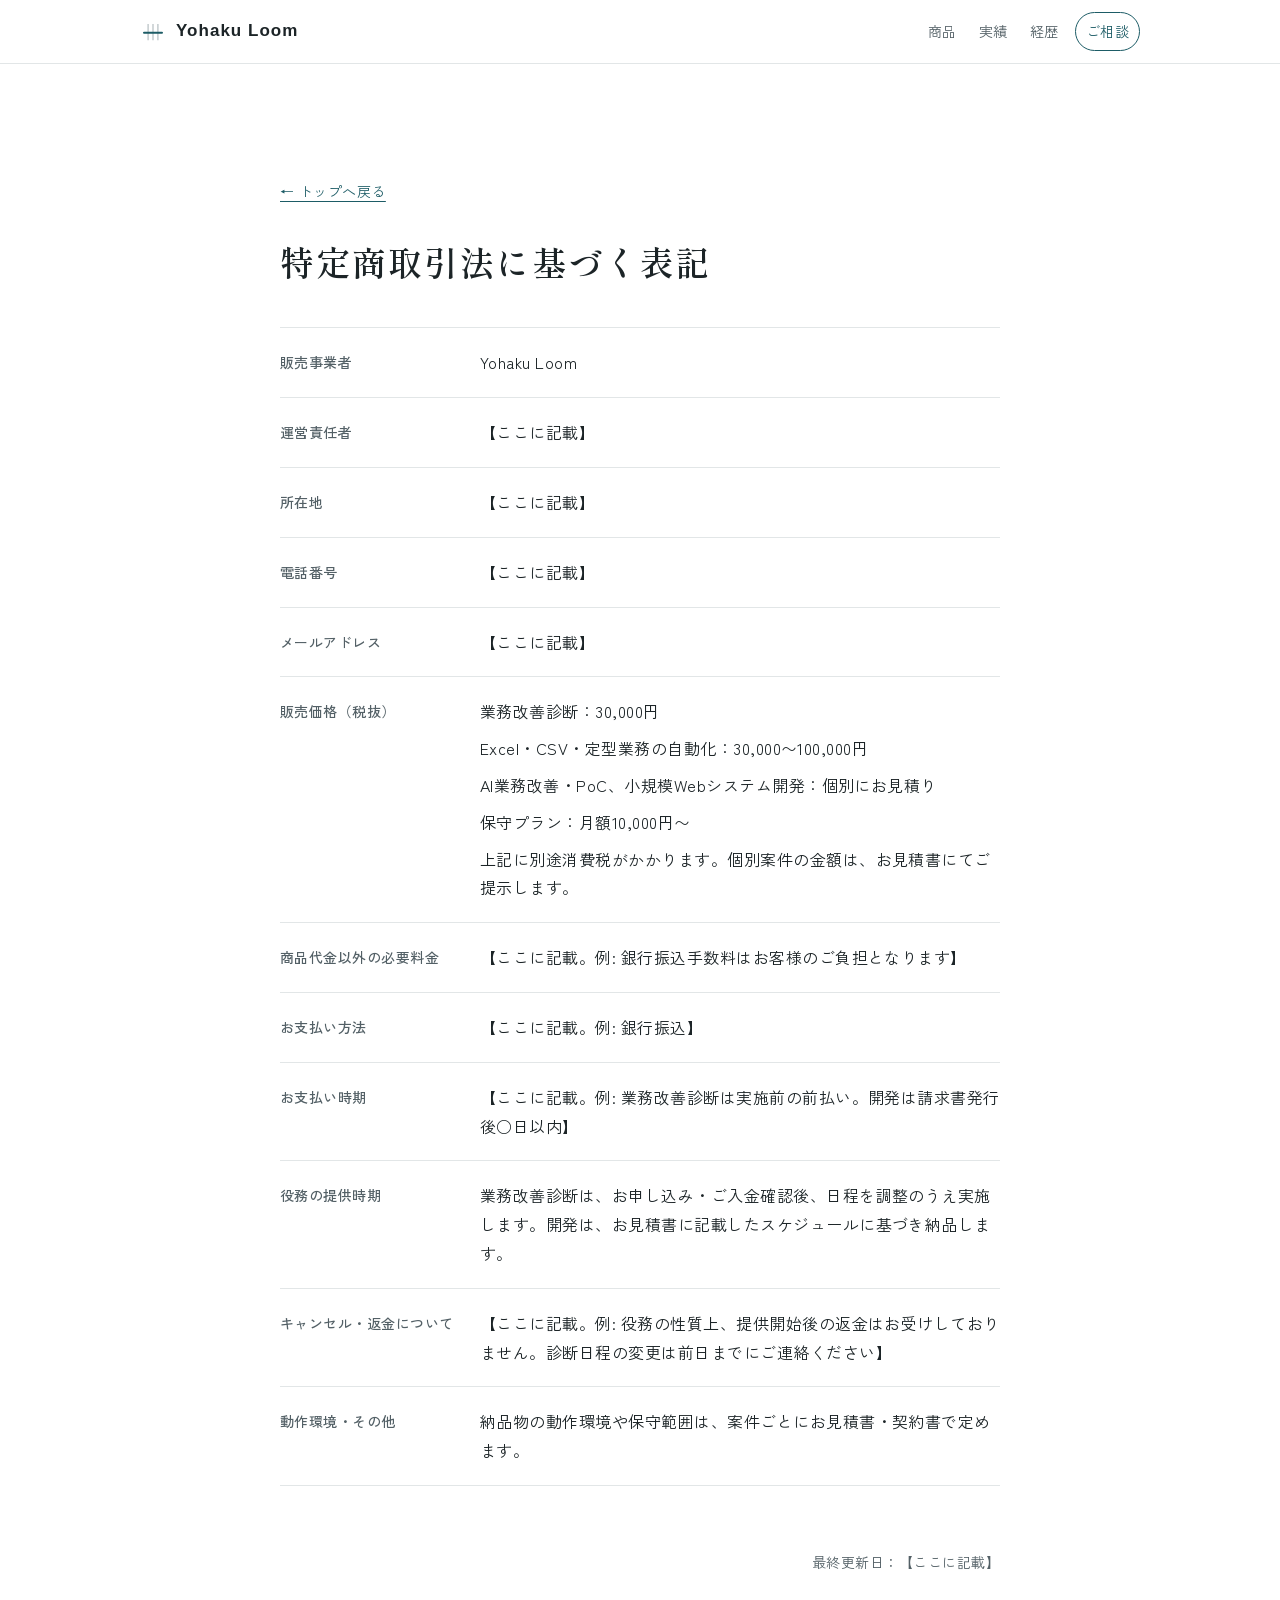
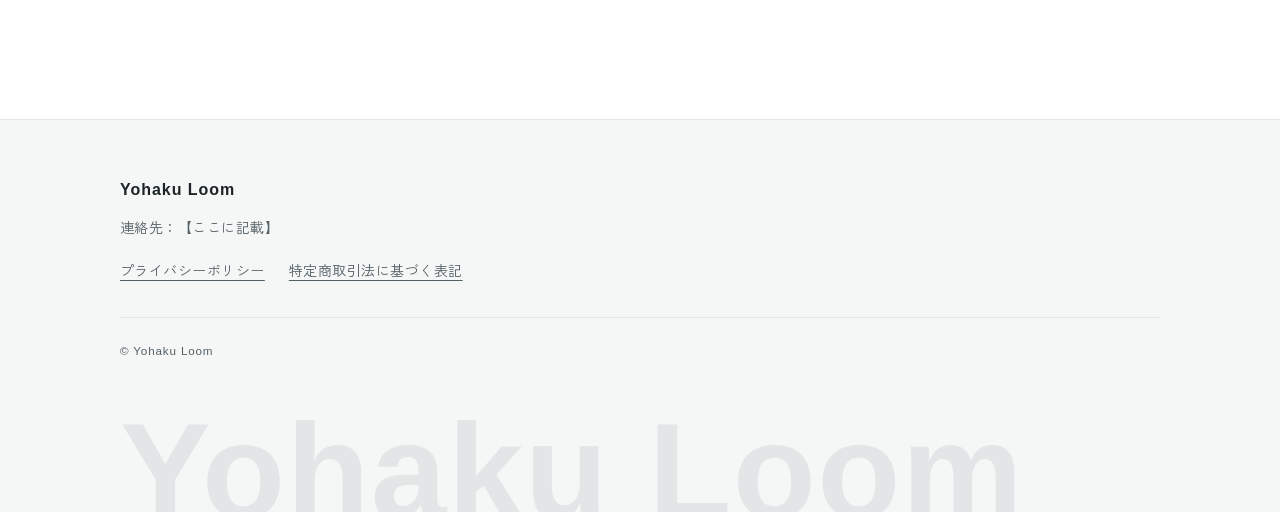
==== legal.html @ abcea252 "Initial commit" ====
<!doctype html>
<html lang="ja">
<head>
  <meta charset="utf-8">
  <meta name="viewport" content="width=device-width, initial-scale=1">
  <title>特定商取引法に基づく表記｜Yohaku Loom</title>
  <meta name="description" content="Yohaku Loomの特定商取引法に基づく表記です。">
  <meta name="color-scheme" content="light dark">
  <meta name="robots" content="noindex">
  <link rel="icon" href="data:image/svg+xml,%3Csvg xmlns='http://www.w3.org/2000/svg' viewBox='0 0 32 32'%3E%3Crect width='32' height='32' rx='7' fill='%231d5c66'/%3E%3Cpath d='M10 7v18M16 7v18M22 7v18' stroke='%23ffffff' stroke-opacity='.55' stroke-width='2'/%3E%3Cpath d='M6 17h20' stroke='%23ffffff' stroke-width='2.5' stroke-linecap='round'/%3E%3C/svg%3E">
  <link rel="preconnect" href="https://fonts.googleapis.com">
  <link rel="preconnect" href="https://fonts.gstatic.com" crossorigin>
  <link rel="stylesheet" href="https://fonts.googleapis.com/css2?family=Shippori+Mincho:wght@500;600&family=Zen+Kaku+Gothic+New:wght@400;500;700&display=swap">
  <link rel="stylesheet" href="assets/style.css">
  <script>document.documentElement.classList.add("js");</script>
  <script src="assets/main.js" defer></script>
</head>
<body>
  <a class="skip-link" href="#main">本文へスキップ</a>

  <header class="site-header">
    <div class="header-inner">
      <a class="brand" href="index.html" aria-label="Yohaku Loom トップへ">
        <svg class="brand-mark" viewBox="0 0 32 32" aria-hidden="true" focusable="false">
          <path d="M10 6v20M16 6v20M22 6v20" class="brand-warp" />
          <path d="M5 17h22" class="brand-weft" />
        </svg>
        <span>Yohaku Loom</span>
      </a>
      <nav class="site-nav" aria-label="サイト">
        <ul>
          <li><a href="index.html#services">商品</a></li>
          <li><a href="index.html#works">実績</a></li>
          <li><a href="index.html#profile">経歴</a></li>
          <li><a href="index.html#contact" class="nav-cta">ご相談</a></li>
        </ul>
      </nav>
    </div>
  </header>

  <main id="main" class="doc">
    <article class="doc-inner">
      <a class="doc-back" href="index.html">← トップへ戻る</a>
      <h1>特定商取引法に基づく表記</h1>

      <dl class="legal-table">
        <div>
          <dt>販売事業者</dt>
          <dd>Yohaku Loom</dd>
        </div>
        <div>
          <dt>運営責任者</dt>
          <dd>【ここに記載】</dd>
        </div>
        <div>
          <dt>所在地</dt>
          <!-- 個人事業で住所を公開しない場合は「請求があった場合には遅滞なく開示いたします。」とする運用も可能です（法令・最新のガイドラインを確認のうえ判断してください） -->
          <dd>【ここに記載】</dd>
        </div>
        <div>
          <dt>電話番号</dt>
          <!-- 上記と同様に「請求があった場合には遅滞なく開示いたします。」とする運用も可能です -->
          <dd>【ここに記載】</dd>
        </div>
        <div>
          <dt>メールアドレス</dt>
          <dd>【ここに記載】</dd>
        </div>
        <div>
          <dt>販売価格（税抜）</dt>
          <dd>
            <p>業務改善診断：30,000円</p>
            <p>Excel・CSV・定型業務の自動化：30,000〜100,000円</p>
            <p>AI業務改善・PoC、小規模Webシステム開発：個別にお見積り</p>
            <p>保守プラン：月額10,000円〜</p>
            <p>上記に別途消費税がかかります。個別案件の金額は、お見積書にてご提示します。</p>
          </dd>
        </div>
        <div>
          <dt>商品代金以外の必要料金</dt>
          <dd>【ここに記載。例: 銀行振込手数料はお客様のご負担となります】</dd>
        </div>
        <div>
          <dt>お支払い方法</dt>
          <dd>【ここに記載。例: 銀行振込】</dd>
        </div>
        <div>
          <dt>お支払い時期</dt>
          <dd>【ここに記載。例: 業務改善診断は実施前の前払い。開発は請求書発行後○日以内】</dd>
        </div>
        <div>
          <dt>役務の提供時期</dt>
          <dd>業務改善診断は、お申し込み・ご入金確認後、日程を調整のうえ実施します。開発は、お見積書に記載したスケジュールに基づき納品します。</dd>
        </div>
        <div>
          <dt>キャンセル・返金について</dt>
          <dd>【ここに記載。例: 役務の性質上、提供開始後の返金はお受けしておりません。診断日程の変更は前日までにご連絡ください】</dd>
        </div>
        <div>
          <dt>動作環境・その他</dt>
          <dd>納品物の動作環境や保守範囲は、案件ごとにお見積書・契約書で定めます。</dd>
        </div>
      </dl>

      <p class="doc-date">最終更新日：【ここに記載】</p>
    </article>
  </main>

  <footer class="site-footer">
    <div class="footer-inner">
      <p class="footer-brand">Yohaku Loom</p>
      <p class="footer-mail">連絡先：【ここに記載】</p>
      <ul class="footer-links">
        <li><a href="privacy.html">プライバシーポリシー</a></li>
        <li><a href="legal.html" aria-current="page">特定商取引法に基づく表記</a></li>
      </ul>
      <p class="copyright"><small>&copy; Yohaku Loom</small></p>
    </div>
    <p class="footer-wordmark" aria-hidden="true">Yohaku Loom</p>
  </footer>
</body>
</html>
---- assets/style.css ----
/* ==========================================================================
   Yohaku Loom — style.css
   余白を活かした、落ち着いた1色アクセントのデザイン
   ========================================================================== */

/* ---------- Design tokens ---------- */
:root {
  /* Light */
  --bg: #ffffff;
  --bg-soft: #f5f6f6;
  --surface: #ffffff;
  --line: #e2e6e7;
  --line-strong: #c9d0d2;
  --text: #1c2427;        /* on --bg 15.6:1 */
  --muted: #536066;       /* on --bg 6.4:1 / on --bg-soft 5.9:1 */
  --accent: #1d5c66;      /* 藍寄りの青緑 on --bg 7.3:1 */
  --accent-strong: #134650;
  --accent-soft: #e7f0f1;
  --on-accent: #ffffff;   /* on --accent 7.3:1 */
  --shadow: 0 1px 2px rgba(18, 38, 42, .04), 0 8px 24px rgba(18, 38, 42, .06);

  --font-sans: "Zen Kaku Gothic New", "Hiragino Sans", "Hiragino Kaku Gothic ProN", "Noto Sans JP", "Yu Gothic UI", "Meiryo", system-ui, sans-serif;
  --font-serif: "Shippori Mincho", "Hiragino Mincho ProN", "Yu Mincho", "Noto Serif JP", serif;
  --font-latin: "Avenir Next", "Segoe UI", "Helvetica Neue", Arial, sans-serif;

  --measure: 720px;
  --wide: 1040px;
  --gutter: 20px;
  --radius: 14px;
  --section-space: clamp(80px, 12vw, 144px);
}

@media (prefers-color-scheme: dark) {
  :root {
    --bg: #111618;
    --bg-soft: #161d1f;
    --surface: #1a2224;
    --line: #2a3538;
    --line-strong: #3a474a;
    --text: #e6ecec;        /* on --bg 15:1 */
    --muted: #a5b2b5;       /* on --surface 7.6:1 */
    --accent: #7fc3cb;      /* on --bg 9.4:1 */
    --accent-strong: #a6d7dc;
    --accent-soft: #1b3135;
    --on-accent: #0b1a1d;   /* on --accent 9.6:1 */
    --shadow: 0 1px 2px rgba(0, 0, 0, .3), 0 8px 24px rgba(0, 0, 0, .25);
  }
}

/* ---------- Base ---------- */
*,
*::before,
*::after { box-sizing: border-box; }

[hidden] { display: none !important; }

html {
  -webkit-text-size-adjust: 100%;
  text-size-adjust: 100%;
  scroll-behavior: smooth;
  scroll-padding-top: 80px;
}

body {
  margin: 0;
  background: var(--bg);
  color: var(--text);
  font-family: var(--font-sans);
  font-size: 1rem;
  line-height: 1.8;
  letter-spacing: .03em;
  font-feature-settings: "palt" 0;
  -webkit-font-smoothing: antialiased;
  overflow-wrap: anywhere;
  line-break: strict;
}

h1, h2, h3, p, ul, ol, dl, dd { margin: 0; }
ul, ol { padding: 0; list-style: none; }

a {
  color: var(--accent);
  text-decoration-thickness: 1px;
  text-underline-offset: .25em;
}
a:hover { color: var(--accent-strong); }

:focus-visible {
  outline: 2px solid var(--accent);
  outline-offset: 3px;
  border-radius: 4px;
}

::selection { background: var(--accent); color: var(--on-accent); }

.visually-hidden {
  position: absolute !important;
  width: 1px; height: 1px;
  margin: -1px; padding: 0;
  overflow: hidden;
  clip: rect(0 0 0 0);
  white-space: nowrap;
  border: 0;
}

.skip-link {
  position: absolute;
  left: 12px;
  top: -100px;
  z-index: 100;
  padding: 8px 16px;
  background: var(--accent);
  color: var(--on-accent);
  border-radius: 8px;
  text-decoration: none;
}
.skip-link:focus { top: 12px; color: var(--on-accent); }

/* ---------- Header ---------- */
.site-header {
  position: sticky;
  top: 0;
  z-index: 50;
  background: color-mix(in srgb, var(--bg) 88%, transparent);
  -webkit-backdrop-filter: saturate(140%) blur(10px);
  backdrop-filter: saturate(140%) blur(10px);
  border-bottom: 1px solid var(--line);
}
.site-header { transition: box-shadow .3s; }
.site-header.is-scrolled { box-shadow: 0 8px 24px -12px rgba(18, 38, 42, .18); }
@supports not (background: color-mix(in srgb, red 50%, blue)) {
  .site-header { background: var(--bg); }
}

.header-inner {
  max-width: var(--wide);
  margin: 0 auto;
  padding: 12px var(--gutter);
  display: flex;
  align-items: center;
  justify-content: space-between;
  gap: 12px;
}

.brand {
  display: inline-flex;
  align-items: center;
  gap: 10px;
  color: var(--text);
  text-decoration: none;
  font-family: var(--font-latin);
  font-weight: 600;
  font-size: 1.0625rem;
  letter-spacing: .06em;
  white-space: nowrap;
}
.brand:hover { color: var(--text); }
.brand-mark { width: 26px; height: 26px; flex: none; }
.brand-warp { stroke: var(--line-strong); stroke-width: 2; }
.brand-weft { stroke: var(--accent); stroke-width: 2.6; stroke-linecap: round; }

.site-nav ul {
  display: flex;
  align-items: center;
  gap: 2px;
}
.site-nav a {
  display: block;
  padding: 6px 10px;
  color: var(--muted);
  font-size: .875rem;
  text-decoration: none;
  border-radius: 999px;
  transition: color .2s, background-color .2s;
}
.site-nav a:hover { color: var(--text); background: var(--bg-soft); }
.site-nav a.is-active:not(.nav-cta) { color: var(--text); background: var(--accent-soft); }
.site-nav .nav-cta {
  color: var(--accent);
  border: 1px solid currentColor;
  margin-left: 4px;
}
.site-nav .nav-cta:hover { background: var(--accent); color: var(--on-accent); border-color: var(--accent); }

.site-nav a { white-space: nowrap; }

@media (max-width: 400px) {
  .header-inner { padding-left: 16px; padding-right: 12px; gap: 8px; }
  .brand-mark { display: none; }
  .brand span { font-size: .9375rem; }
  .site-nav a { padding: 6px 7px; font-size: .8125rem; }
}

/* 見出しを文節の途中で改行しない（対応ブラウザのみ） */
h1, h2, h3, .change-title { word-break: auto-phrase; }

/* ---------- Buttons ---------- */
.button {
  display: inline-flex;
  align-items: center;
  gap: 12px;
  padding: 14px 28px;
  background: var(--accent);
  color: var(--on-accent);
  font-weight: 500;
  text-decoration: none;
  letter-spacing: .08em;
  border-radius: 999px;
  border: 1px solid var(--accent);
  transition: background-color .2s, transform .2s, box-shadow .2s;
}
.button:hover {
  background: var(--accent-strong);
  border-color: var(--accent-strong);
  color: var(--on-accent);
  box-shadow: var(--shadow);
}
.button-arrow { display: inline-block; transition: transform .25s; }
.button:hover .button-arrow { transform: translateX(3px); }
.button--large { padding: 18px 36px; font-size: 1.0625rem; }

/* ---------- Hero ---------- */
.hero {
  position: relative;
  overflow: hidden;
  padding: clamp(88px, 16vw, 176px) var(--gutter) clamp(96px, 16vw, 184px);
  border-bottom: 1px solid var(--line);
}

.hero-inner {
  position: relative;
  z-index: 1;
  max-width: var(--wide);
  margin: 0 auto;
  display: grid;
  gap: clamp(56px, 10vw, 72px);
}
.hero-copy { max-width: var(--measure); }

@media (min-width: 1024px) {
  .hero-inner {
    grid-template-columns: minmax(0, 1.2fr) minmax(0, .8fr);
    align-items: center;
    gap: 56px;
  }
  .hero .hero-title { font-size: 3.25rem; }
}

/* 読み込み時に順番に立ち上がる */
.hero-eyebrow,
.hero-title .line,
.hero-lead,
.hero .button,
.hero-visual { animation: rise .9s cubic-bezier(.2, .7, .2, 1) both; }
.hero-title .line:nth-child(1) { animation-delay: .08s; }
.hero-title .line:nth-child(2) { animation-delay: .18s; }
.hero-lead { animation-delay: .3s; }
.hero .button { animation-delay: .42s; }
.hero-visual { animation-delay: .5s; }
@keyframes rise {
  from { opacity: 0; transform: translateY(14px); }
  to   { opacity: 1; transform: none; }
}

/* ヒーローの画面イメージ */
.hero-visual {
  margin: 0;
  width: 100%;
  max-width: 400px;
  justify-self: center;
}
@media (min-width: 1024px) { .hero-visual { justify-self: end; } }

.mock {
  background: var(--surface);
  border: 1px solid var(--line);
  border-radius: 16px;
  box-shadow: 0 2px 4px rgba(18, 38, 42, .04), 0 24px 48px -12px rgba(18, 38, 42, .16);
  overflow: hidden;
  font-size: .8125rem;
  line-height: 1.6;
}
@media (prefers-color-scheme: dark) {
  .mock { box-shadow: 0 24px 48px -12px rgba(0, 0, 0, .5); }
}
.mock-bar {
  display: flex;
  align-items: center;
  gap: 6px;
  padding: 10px 14px;
  background: var(--bg-soft);
  border-bottom: 1px solid var(--line);
}
.mock-dot {
  width: 9px;
  height: 9px;
  border-radius: 50%;
  background: var(--line-strong);
}
.mock-name {
  margin-left: 8px;
  color: var(--muted);
  font-size: .75rem;
}
.mock-body {
  display: grid;
  gap: 16px;
  padding: 20px;
}
.mock-files { display: grid; gap: 6px; }
.mock-files li,
.mock-result {
  display: flex;
  align-items: center;
  gap: 10px;
  padding: 7px 10px;
  border: 1px solid var(--line);
  border-radius: 8px;
}
.mock-ext {
  flex: none;
  padding: 0 6px;
  background: var(--bg-soft);
  color: var(--muted);
  border-radius: 4px;
  font-family: var(--font-latin);
  font-size: .625rem;
  font-weight: 600;
  letter-spacing: .06em;
}
.mock-ext--xlsx { background: var(--accent); color: var(--on-accent); }

.mock-run {
  display: flex;
  align-items: center;
  justify-content: center;
  gap: 10px;
  padding: 9px;
  background: var(--accent);
  color: var(--on-accent);
  border-radius: 999px;
  font-weight: 500;
  letter-spacing: .08em;
  animation: press .5s ease 1.4s both;
}
.mock-run-icon {
  width: 0;
  height: 0;
  border-left: 8px solid currentColor;
  border-top: 5px solid transparent;
  border-bottom: 5px solid transparent;
}
@keyframes press {
  40% { transform: scale(.96); box-shadow: 0 0 0 6px var(--accent-soft); }
  100% { transform: none; box-shadow: 0 0 0 0 transparent; }
}

.mock-steps {
  display: grid;
  gap: 8px;
  padding: 0 4px;
}
.mock-steps li {
  display: flex;
  align-items: center;
  gap: 10px;
  color: var(--muted);
  animation: step-text .3s ease both;
}
.mock-steps li::before {
  content: "✓";
  display: grid;
  place-items: center;
  flex: none;
  width: 18px;
  height: 18px;
  border: 1.5px solid var(--line-strong);
  border-radius: 50%;
  color: transparent;
  font-size: .6875rem;
  line-height: 1;
  animation: step-check .3s ease both;
}
.mock-steps li:nth-child(1),
.mock-steps li:nth-child(1)::before { animation-delay: 1.9s; }
.mock-steps li:nth-child(2),
.mock-steps li:nth-child(2)::before { animation-delay: 2.3s; }
.mock-steps li:nth-child(3),
.mock-steps li:nth-child(3)::before { animation-delay: 2.7s; }
@keyframes step-check {
  to { background: var(--accent); border-color: var(--accent); color: var(--on-accent); }
}
@keyframes step-text { to { color: var(--text); } }

.mock-result {
  border-style: dashed;
  border-color: var(--accent);
  background: var(--accent-soft);
  font-weight: 500;
  animation: rise .6s cubic-bezier(.2, .7, .2, 1) 3.1s both;
}

.hero-visual-caption {
  margin-top: 12px;
  color: var(--muted);
  font-size: .75rem;
  text-align: right;
}

.hero-eyebrow {
  display: inline-flex;
  align-items: center;
  gap: 12px;
  margin-bottom: 28px;
  color: var(--muted);
  font-size: .8125rem;
  letter-spacing: .16em;
}
.hero-eyebrow::before {
  content: "";
  width: 32px;
  height: 1px;
  background: var(--accent);
}

.hero-title {
  font-family: var(--font-serif);
  font-weight: 600;
  font-size: clamp(2.125rem, 7.4vw, 4rem);
  line-height: 1.45;
  letter-spacing: .06em;
}
.hero-title .line { display: block; }
.hero-title em {
  font-style: normal;
  color: var(--accent);
  background-image: linear-gradient(transparent 78%, var(--accent-soft) 78%);
}

.hero-lead {
  margin-top: 32px;
  max-width: 34em;
  color: var(--muted);
  font-size: clamp(1rem, 2.4vw, 1.125rem);
}

.hero .button { margin-top: 44px; }

.hero-weave {
  position: absolute;
  z-index: 0;
  top: 0;
  right: -10%;
  width: min(70vw, 560px);
  height: 100%;
  opacity: .9;
  pointer-events: none;
  -webkit-mask-image: linear-gradient(to left, #000 30%, transparent 95%);
  mask-image: linear-gradient(to left, #000 30%, transparent 95%);
}
.hero-weave .warp line { stroke: var(--line); stroke-width: 1; }
.hero-weave .weft {
  fill: none;
  stroke: var(--accent);
  stroke-width: 1.6;
  stroke-linecap: round;
  stroke-dasharray: 520;
  stroke-dashoffset: 520;
  animation: weave 2.4s cubic-bezier(.6, 0, .2, 1) .3s forwards;
}
@keyframes weave { to { stroke-dashoffset: 0; } }

@media (max-width: 719px) {
  .hero-weave { right: -30%; width: 90vw; opacity: .55; }
}

/* ---------- Sections ---------- */
.section {
  padding: var(--section-space) var(--gutter);
}
.section--soft { background: var(--bg-soft); }

.section-inner {
  max-width: var(--measure);
  margin: 0 auto;
}

.section-head { margin-bottom: clamp(40px, 7vw, 56px); }

.section-label {
  display: flex;
  align-items: baseline;
  gap: 12px;
  margin-bottom: 14px;
  color: var(--muted);
  font-family: var(--font-latin);
  font-size: .75rem;
  letter-spacing: .22em;
  text-transform: uppercase;
}
.section-num {
  color: var(--accent);
  font-weight: 600;
  letter-spacing: .08em;
}
.section-num::after {
  content: "";
  display: inline-block;
  width: 20px;
  height: 1px;
  margin-left: 12px;
  vertical-align: middle;
  background: var(--line-strong);
}

.section h2 {
  font-family: var(--font-serif);
  font-weight: 600;
  font-size: clamp(1.5rem, 4.4vw, 2rem);
  line-height: 1.5;
  letter-spacing: .06em;
}

.section-desc {
  margin-top: 12px;
  color: var(--muted);
  font-size: .875rem;
}

/* 広い画面では「見出し列」と「本文列」に分けて余白をつくる */
@media (min-width: 1024px) {
  .section-inner {
    max-width: var(--wide);
    display: grid;
    grid-template-columns: minmax(0, 1fr) var(--measure);
    gap: 64px;
    align-items: start;
  }
  .section-head {
    position: sticky;
    top: 112px;
    margin-bottom: 0;
  }
  .section h2 { font-size: 1.75rem; }
}

/* ---------- 01 Concerns ---------- */
.concerns {
  display: grid;
  gap: 12px;
}
.concerns li {
  display: flex;
  align-items: center;
  gap: 18px;
  padding: 20px 24px;
  background: var(--surface);
  border: 1px solid var(--line);
  border-radius: var(--radius);
  font-size: 1.0625rem;
  line-height: 1.7;
  transition: border-color .2s;
}
.concerns li:hover { border-color: var(--line-strong); }

.icon,
.plan-icon {
  fill: none;
  stroke: var(--accent);
  stroke-width: 1.5;
  stroke-linecap: round;
  stroke-linejoin: round;
}
.concerns .icon {
  flex: none;
  width: 44px;
  height: 44px;
  padding: 10px;
  background: var(--accent-soft);
  border-radius: 50%;
}

/* Before / After */
.change {
  margin: 48px 0 0;
  padding: clamp(24px, 5vw, 36px);
  background: var(--bg-soft);
  border-radius: var(--radius);
}
.change-title {
  margin-bottom: 20px;
  font-weight: 700;
  font-size: 1.0625rem;
}
.change-grid {
  display: grid;
  gap: 12px;
}
@media (min-width: 600px) {
  .change-grid {
    grid-template-columns: minmax(0, 1fr) auto minmax(0, 1fr);
    align-items: stretch;
  }
}
.change-col {
  padding: 20px 22px;
  background: var(--surface);
  border: 1px solid var(--line);
  border-radius: 10px;
}
.change-col--after {
  border-color: var(--accent);
  box-shadow: var(--shadow);
}
.change-label {
  display: flex;
  align-items: baseline;
  gap: 10px;
  margin-bottom: 12px;
  color: var(--muted);
  font-family: var(--font-latin);
  font-size: .75rem;
  font-weight: 600;
  letter-spacing: .18em;
  text-transform: uppercase;
}
.change-label span {
  font-family: var(--font-sans);
  font-weight: 400;
  letter-spacing: .04em;
  text-transform: none;
}
.change-col--after .change-label { color: var(--accent); }
.change-col ol { counter-reset: chg; display: grid; gap: 6px; }
.change-col li {
  position: relative;
  padding-left: 30px;
  font-size: .9375rem;
  line-height: 1.7;
  counter-increment: chg;
}
.change-col li::before {
  content: counter(chg);
  position: absolute;
  left: 0;
  top: .2em;
  display: grid;
  place-items: center;
  width: 20px;
  height: 20px;
  border: 1px solid var(--line-strong);
  color: var(--muted);
  border-radius: 50%;
  font-family: var(--font-latin);
  font-size: .6875rem;
  line-height: 1;
}
.change-col--before li { color: var(--muted); }
.change-col--after li::before {
  background: var(--accent);
  border-color: var(--accent);
  color: var(--on-accent);
}
.change-arrow {
  display: grid;
  place-items: center;
  color: var(--accent);
}
.change-arrow svg {
  width: 28px;
  height: 28px;
  fill: none;
  stroke: currentColor;
  stroke-width: 1.5;
  stroke-linecap: round;
  stroke-linejoin: round;
  transform: rotate(90deg);
}
@media (min-width: 600px) {
  .change-arrow svg { transform: none; }
}
.change-note {
  margin-top: 14px;
  color: var(--muted);
  font-size: .8125rem;
}

.concerns-note {
  margin-top: 40px;
  padding-left: 20px;
  border-left: 2px solid var(--accent);
  color: var(--muted);
}

/* ---------- 02 Services ---------- */
.plan {
  padding: clamp(28px, 5vw, 40px);
  background: var(--surface);
  border: 1px solid var(--line);
  border-radius: var(--radius);
}
.plan + .plan { margin-top: 20px; }

.plan--primary {
  position: relative;
  border-color: var(--accent);
  box-shadow: var(--shadow);
}
.plan--primary::before {
  content: "";
  position: absolute;
  inset: 0 auto 0 0;
  width: 4px;
  background: var(--accent);
  border-radius: var(--radius) 0 0 var(--radius);
}

.plan-head {
  position: relative;
  padding-bottom: 20px;
  margin-bottom: 20px;
  border-bottom: 1px solid var(--line);
}
.plan-icon {
  position: absolute;
  top: 0;
  right: 0;
  width: 44px;
  height: 44px;
  padding: 10px;
  background: var(--accent-soft);
  border-radius: 12px;
}
.plan-name { padding-right: 56px; }
.plan-tag {
  display: inline-block;
  margin-bottom: 12px;
  padding: 2px 12px;
  background: var(--accent-soft);
  color: var(--accent);
  font-size: .75rem;
  font-weight: 500;
  letter-spacing: .12em;
  border-radius: 999px;
}
.plan-name {
  font-size: 1.1875rem;
  font-weight: 700;
  line-height: 1.6;
}
.plan-price {
  margin-top: 8px;
  display: flex;
  align-items: baseline;
  gap: 4px;
  color: var(--accent);
}
.plan-price-num {
  font-family: var(--font-latin);
  font-size: clamp(1.75rem, 6vw, 2.25rem);
  font-weight: 500;
  letter-spacing: .02em;
  line-height: 1.3;
}
.plan-price-unit { font-size: .9375rem; }
.plan-price--quote {
  color: var(--text);
  font-size: 1rem;
  font-weight: 500;
}

.plan-text { color: var(--text); }

.plan-deliverables {
  margin-top: 24px;
  padding: 20px 24px;
  background: var(--bg-soft);
  border-radius: 10px;
}
.plan-sub {
  margin-bottom: 10px;
  color: var(--muted);
  font-size: .8125rem;
  letter-spacing: .12em;
}

.checklist li {
  position: relative;
  padding-left: 26px;
}
.checklist li + li { margin-top: 6px; }
.checklist > li::before {
  content: "";
  position: absolute;
  left: 2px;
  top: .62em;
  width: 11px;
  height: 6px;
  border-left: 2px solid var(--accent);
  border-bottom: 2px solid var(--accent);
  transform: rotate(-45deg);
}

.steps-mini {
  display: flex;
  flex-wrap: wrap;
  gap: 6px;
  margin-top: 8px;
  counter-reset: mini;
}
.steps-mini li {
  padding: 0;
  margin: 0 !important;
  counter-increment: mini;
}
.steps-mini span {
  display: inline-flex;
  align-items: center;
  gap: 8px;
  padding: 3px 12px 3px 4px;
  background: var(--surface);
  border: 1px solid var(--line);
  border-radius: 999px;
  font-size: .875rem;
}
.steps-mini span::before {
  content: counter(mini);
  display: inline-grid;
  place-items: center;
  width: 20px;
  height: 20px;
  background: var(--accent);
  color: var(--on-accent);
  font-family: var(--font-latin);
  font-size: .6875rem;
  border-radius: 50%;
}

.plan-note {
  margin-top: 20px;
  color: var(--muted);
  font-size: .8125rem;
}

.meta-list {
  margin-top: 20px;
  display: grid;
  gap: 8px;
  font-size: .9375rem;
}
.meta-list li {
  display: grid;
  grid-template-columns: 6em 1fr;
  gap: 12px;
}
.meta-key {
  color: var(--muted);
  font-size: .8125rem;
  padding-top: .15em;
}
@media (max-width: 479px) {
  .meta-list li { grid-template-columns: 1fr; gap: 0; }
}

.maintenance {
  margin-top: 28px;
  padding: 18px 24px;
  border: 1px dashed var(--line-strong);
  border-radius: var(--radius);
  font-size: .9375rem;
}
.maintenance-label {
  display: inline-block;
  margin-right: 12px;
  color: var(--accent);
  font-weight: 700;
}

/* ---------- 03 Works ---------- */
.cases {
  display: grid;
  gap: 20px;
}

.case {
  padding: clamp(28px, 5vw, 40px);
  background: var(--surface);
  border: 1px solid var(--line);
  border-radius: var(--radius);
  transition: border-color .2s, box-shadow .2s;
}
.case:hover { border-color: var(--line-strong); box-shadow: var(--shadow); }

.case-head { margin-bottom: 20px; }
.case-kind {
  margin-bottom: 6px;
  color: var(--accent);
  font-size: .8125rem;
  letter-spacing: .1em;
}
.case-title {
  font-size: 1.25rem;
  font-weight: 700;
  line-height: 1.6;
}

.case-points {
  border-top: 1px solid var(--line);
}
.case-points > div {
  display: grid;
  grid-template-columns: 4.5em 1fr;
  gap: 16px;
  padding: 16px 0;
  border-bottom: 1px solid var(--line);
}
.case-points dt {
  color: var(--muted);
  font-size: .8125rem;
  letter-spacing: .12em;
  padding-top: .2em;
}
@media (max-width: 479px) {
  .case-points > div { grid-template-columns: 1fr; gap: 4px; }
}

.case-note {
  margin-top: 16px;
  color: var(--muted);
  font-size: .8125rem;
}
.case-link { margin-top: 20px; }
.case-link a {
  display: inline-flex;
  align-items: center;
  gap: 2px;
  font-weight: 500;
}

.tags {
  display: flex;
  flex-wrap: wrap;
  gap: 6px;
}
.tags li {
  padding: 2px 10px;
  background: var(--bg-soft);
  border: 1px solid var(--line);
  border-radius: 6px;
  font-family: var(--font-latin);
  font-size: .8125rem;
  letter-spacing: .02em;
  line-height: 1.8;
}
.section--soft .tags li { background: var(--surface); }

/* ---------- 04 Flow ---------- */
.flow {
  counter-reset: flow;
  position: relative;
}
.flow li {
  position: relative;
  counter-increment: flow;
  padding: 0 0 36px 68px;
}
.flow li:last-child { padding-bottom: 0; }
.flow li::before {
  content: counter(flow, decimal-leading-zero);
  position: absolute;
  left: 0;
  top: 0;
  display: grid;
  place-items: center;
  width: 44px;
  height: 44px;
  background: var(--surface);
  color: var(--accent);
  border: 1px solid var(--accent);
  border-radius: 50%;
  font-family: var(--font-latin);
  font-size: .875rem;
  font-weight: 600;
  letter-spacing: .04em;
}
.flow li:not(:last-child)::after {
  content: "";
  position: absolute;
  left: 22px;
  top: 52px;
  bottom: 8px;
  width: 1px;
  background: var(--line-strong);
}
.flow-title {
  font-size: 1.125rem;
  font-weight: 700;
  line-height: 44px;
}
.flow p { color: var(--muted); }

/* ---------- 05 Profile ---------- */
.profile { border-top: 1px solid var(--line); }
.profile-row {
  display: grid;
  grid-template-columns: 1fr;
  gap: 4px;
  padding: 22px 0;
  border-bottom: 1px solid var(--line);
}
.profile-row dt {
  color: var(--muted);
  font-size: .8125rem;
  letter-spacing: .12em;
}
@media (min-width: 600px) {
  .profile-row { grid-template-columns: 8em 1fr; gap: 24px; }
  .profile-row dt { padding-top: .25em; }
}

.stack + .stack { margin-top: 20px; }
.stack-title {
  margin-bottom: 8px;
  font-weight: 500;
}
.stack-note {
  margin-top: 8px;
  color: var(--muted);
  font-size: .8125rem;
}

/* ---------- 06 Contact ---------- */
.section--contact {
  background:
    radial-gradient(120% 80% at 100% 0%, var(--accent-soft), transparent 60%),
    var(--bg);
  border-top: 1px solid var(--line);
}
.contact-card {
  padding: clamp(32px, 6vw, 56px);
  background: var(--surface);
  border: 1px solid var(--line);
  border-radius: calc(var(--radius) + 4px);
  box-shadow: var(--shadow);
  text-align: center;
  position: relative;
  overflow: hidden;
}
/* 縦糸の模様を、中央を空けて四隅にだけ薄く敷く */
.contact-card::before {
  content: "";
  position: absolute;
  inset: 0;
  background-image: repeating-linear-gradient(90deg, var(--line) 0 1px, transparent 1px 36px);
  -webkit-mask-image: radial-gradient(ellipse at center, transparent 45%, #000 100%);
  mask-image: radial-gradient(ellipse at center, transparent 45%, #000 100%);
  pointer-events: none;
}
.contact-card::after {
  content: "";
  position: absolute;
  left: 0;
  right: 0;
  bottom: 28px;
  height: 1px;
  background: linear-gradient(90deg, transparent, var(--accent) 30%, var(--accent) 70%, transparent);
  opacity: .5;
  pointer-events: none;
}
.contact-card > * { position: relative; }
.contact-text {
  margin-bottom: 32px;
  font-size: 1.0625rem;
}
.contact-meta {
  margin-top: 24px;
  color: var(--muted);
  font-size: .875rem;
}

/* ---------- Footer ---------- */
.site-footer {
  overflow: hidden;
  padding: 56px var(--gutter) 0;
  background: var(--bg-soft);
  border-top: 1px solid var(--line);
  color: var(--muted);
  font-size: .875rem;
}
.footer-inner {
  max-width: var(--wide);
  margin: 0 auto;
  display: grid;
  gap: 10px;
}
.footer-brand {
  color: var(--text);
  font-family: var(--font-latin);
  font-weight: 600;
  font-size: 1rem;
  letter-spacing: .06em;
}
.footer-links {
  display: flex;
  flex-wrap: wrap;
  gap: 4px 24px;
  margin-top: 8px;
}
.footer-links a { color: var(--muted); }
.footer-links a:hover { color: var(--accent); }
.copyright {
  margin-top: 24px;
  padding-top: 20px;
  border-top: 1px solid var(--line);
  font-family: var(--font-latin);
  letter-spacing: .06em;
}
.footer-wordmark {
  max-width: var(--wide);
  margin: 40px auto -.2em;
  color: var(--line);
  font-family: var(--font-latin);
  font-weight: 600;
  font-size: clamp(3rem, 13vw, 8.5rem);
  line-height: 1;
  letter-spacing: .01em;
  white-space: nowrap;
  -webkit-user-select: none;
  user-select: none;
}

/* ---------- Scroll reveal（main.js が .reveal を付与） ---------- */
.js .reveal {
  opacity: 0;
  transform: translateY(18px);
  transition: opacity .8s ease, transform .8s cubic-bezier(.2, .7, .2, 1);
}
.js .reveal.is-visible {
  opacity: 1;
  transform: none;
}

/* ---------- Document pages (privacy / legal) ---------- */
.doc {
  padding: clamp(64px, 10vw, 112px) var(--gutter) var(--section-space);
}
.doc-inner {
  max-width: var(--measure);
  margin: 0 auto;
}
.doc-back {
  display: inline-block;
  margin-bottom: 32px;
  font-size: .875rem;
}
.doc h1 {
  font-family: var(--font-serif);
  font-weight: 600;
  font-size: clamp(1.625rem, 5vw, 2.125rem);
  line-height: 1.5;
  letter-spacing: .06em;
}
.doc-lead {
  margin-top: 24px;
  color: var(--muted);
}
.doc h2 {
  margin-top: 56px;
  margin-bottom: 12px;
  padding-left: 14px;
  border-left: 3px solid var(--accent);
  font-size: 1.125rem;
  font-weight: 700;
  line-height: 1.6;
}
.doc p + p { margin-top: 12px; }
.doc ul.bullets {
  margin-top: 12px;
  padding-left: 1.4em;
  list-style: disc;
}
.doc ul.bullets li + li { margin-top: 4px; }
.doc ul.bullets li::marker { color: var(--accent); }
.doc-date {
  margin-top: 64px;
  color: var(--muted);
  font-size: .875rem;
  text-align: right;
}

.legal-table {
  margin-top: 40px;
  border-top: 1px solid var(--line);
}
.legal-table > div {
  display: grid;
  grid-template-columns: 1fr;
  gap: 4px;
  padding: 20px 0;
  border-bottom: 1px solid var(--line);
}
.legal-table dt {
  color: var(--muted);
  font-size: .875rem;
  font-weight: 500;
}
.legal-table dd p + p { margin-top: 8px; }
@media (min-width: 600px) {
  .legal-table > div { grid-template-columns: 11em 1fr; gap: 24px; }
  .legal-table dt { padding-top: .15em; }
}

/* ---------- Motion ---------- */
@media (prefers-reduced-motion: reduce) {
  html { scroll-behavior: auto; }
  *, *::before, *::after {
    animation-duration: .01ms !important;
    animation-delay: 0s !important;
    animation-iteration-count: 1 !important;
    transition-duration: .01ms !important;
  }
  .hero-weave .weft { stroke-dashoffset: 0; animation: none; }
}

/* ---------- Print ---------- */
@media print {
  .site-header, .hero-weave, .skip-link { display: none; }
  .section, .hero { padding: 32px 0; }
  .section-head { position: static; }
}
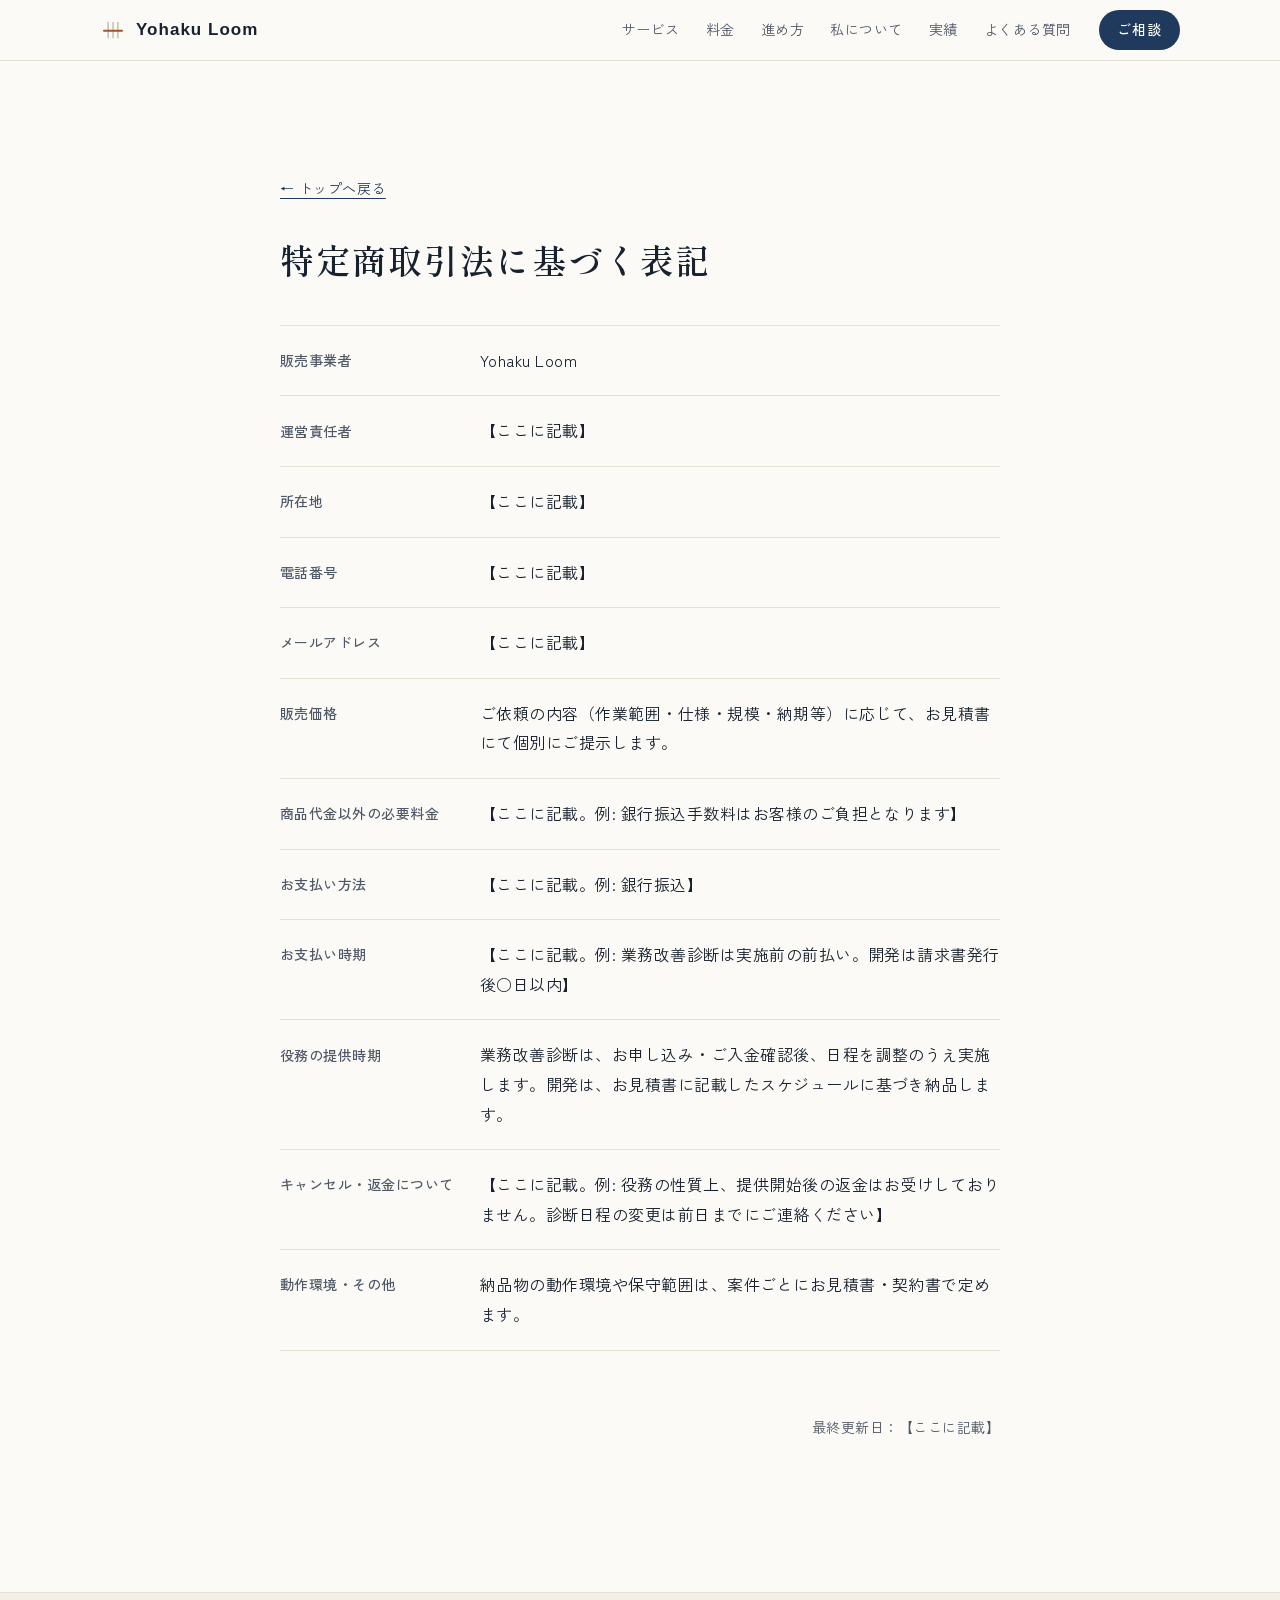
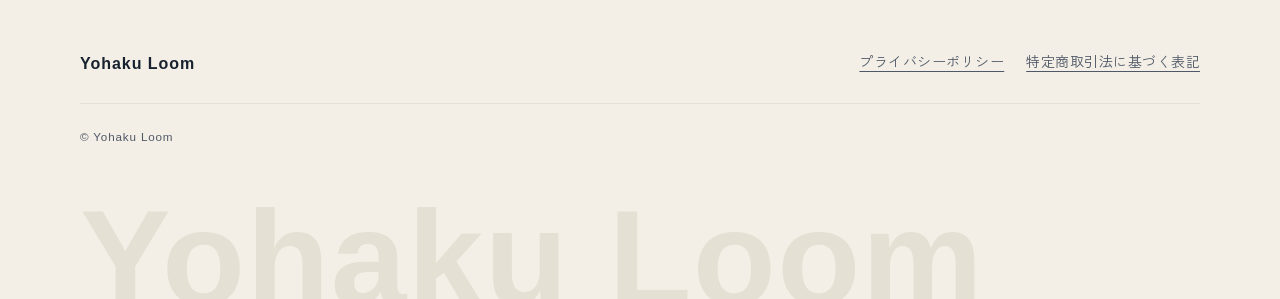
==== commit 16e8a0c4: "サイト全体を刷新：サービス紹介・改善イメージ・実績・料金・FAQを追加 - 配色を生成り・濃紺・柿色に再構成し、スマートフォン用メニューを追加 - 提供サービスA〜E、お悩みからサービスへの導線、改善" ====
--- a/legal.html
+++ b/legal.html
@@ -7,7 +7,8 @@
   <meta name="description" content="Yohaku Loomの特定商取引法に基づく表記です。">
   <meta name="color-scheme" content="light dark">
   <meta name="robots" content="noindex">
-  <link rel="icon" href="data:image/svg+xml,%3Csvg xmlns='http://www.w3.org/2000/svg' viewBox='0 0 32 32'%3E%3Crect width='32' height='32' rx='7' fill='%231d5c66'/%3E%3Cpath d='M10 7v18M16 7v18M22 7v18' stroke='%23ffffff' stroke-opacity='.55' stroke-width='2'/%3E%3Cpath d='M6 17h20' stroke='%23ffffff' stroke-width='2.5' stroke-linecap='round'/%3E%3C/svg%3E">
+  <link rel="icon" href="assets/favicon.svg" type="image/svg+xml">
+  <link rel="apple-touch-icon" href="assets/apple-touch-icon.png">
   <link rel="preconnect" href="https://fonts.googleapis.com">
   <link rel="preconnect" href="https://fonts.gstatic.com" crossorigin>
   <link rel="stylesheet" href="https://fonts.googleapis.com/css2?family=Shippori+Mincho:wght@500;600&family=Zen+Kaku+Gothic+New:wght@400;500;700&display=swap">
@@ -27,14 +28,21 @@
         </svg>
         <span>Yohaku Loom</span>
       </a>
-      <nav class="site-nav" aria-label="サイト">
+      <button class="nav-toggle" type="button" aria-expanded="false" aria-controls="site-nav">
+        <span class="nav-toggle-bars" aria-hidden="true"></span>
+        <span class="nav-toggle-label">メニュー</span>
+      </button>
+      <nav class="site-nav" id="site-nav" aria-label="サイト">
         <ul>
-          <li><a href="index.html#services">商品</a></li>
+          <li><a href="index.html#services">サービス</a></li>
+          <li><a href="index.html#pricing">料金</a></li>
+          <li><a href="index.html#flow">進め方</a></li>
+          <li><a href="index.html#about">私について</a></li>
           <li><a href="index.html#works">実績</a></li>
-          <li><a href="index.html#profile">経歴</a></li>
-          <li><a href="index.html#contact" class="nav-cta">ご相談</a></li>
+          <li><a href="index.html#faq">よくある質問</a></li>
         </ul>
       </nav>
+      <a class="header-cta" href="index.html#contact">ご相談</a>
     </div>
   </header>
 
@@ -67,13 +75,9 @@
           <dd>【ここに記載】</dd>
         </div>
         <div>
-          <dt>販売価格（税抜）</dt>
+          <dt>販売価格</dt>
           <dd>
-            <p>業務改善診断：30,000円</p>
-            <p>Excel・CSV・定型業務の自動化：30,000〜100,000円</p>
-            <p>AI業務改善・PoC、小規模Webシステム開発：個別にお見積り</p>
-            <p>保守プラン：月額10,000円〜</p>
-            <p>上記に別途消費税がかかります。個別案件の金額は、お見積書にてご提示します。</p>
+            <p>ご依頼の内容（作業範囲・仕様・規模・納期等）に応じて、お見積書にて個別にご提示します。</p>
           </dd>
         </div>
         <div>
@@ -109,7 +113,6 @@
   <footer class="site-footer">
     <div class="footer-inner">
       <p class="footer-brand">Yohaku Loom</p>
-      <p class="footer-mail">連絡先：【ここに記載】</p>
       <ul class="footer-links">
         <li><a href="privacy.html">プライバシーポリシー</a></li>
         <li><a href="legal.html" aria-current="page">特定商取引法に基づく表記</a></li>
--- a/assets/style.css
+++ b/assets/style.css
@@ -1,49 +1,73 @@
 /* ==========================================================================
    Yohaku Loom — style.css
-   余白を活かした、落ち着いた1色アクセントのデザイン
+   生成りの余白に、濃紺の縦糸と柿色の横糸。
    ========================================================================== */
 
 /* ---------- Design tokens ---------- */
 :root {
-  /* Light */
-  --bg: #ffffff;
-  --bg-soft: #f5f6f6;
+  /* Color — Light */
+  --bg: #fbfaf6;            /* 白に近い生成り */
+  --bg-soft: #f3efe6;       /* 生成り */
   --surface: #ffffff;
-  --line: #e2e6e7;
-  --line-strong: #c9d0d2;
-  --text: #1c2427;        /* on --bg 15.6:1 */
-  --muted: #536066;       /* on --bg 6.4:1 / on --bg-soft 5.9:1 */
-  --accent: #1d5c66;      /* 藍寄りの青緑 on --bg 7.3:1 */
-  --accent-strong: #134650;
-  --accent-soft: #e7f0f1;
-  --on-accent: #ffffff;   /* on --accent 7.3:1 */
-  --shadow: 0 1px 2px rgba(18, 38, 42, .04), 0 8px 24px rgba(18, 38, 42, .06);
-
+  --line: #e5e0d4;
+  --line-strong: #cbc4b4;
+  --text: #18222f;          /* 墨紺  on --bg 15.4:1 */
+  --muted: #4f5866;         /* on --bg 6.9:1 / on --bg-soft 6.3:1 */
+  --accent: #1f3a5c;        /* 濃紺  on --bg 11.1:1 */
+  --accent-strong: #142a45;
+  --accent-soft: #e6ebf2;
+  --on-accent: #ffffff;
+  --thread: #a8502a;        /* 柿色の横糸 on --bg 5.2:1 / on --thread-soft 4.5:1 */
+  --thread-soft: #f6e7dc;
+  --band: #18283d;          /* お問い合わせ帯 */
+  --band-text: #f3efe6;
+  --band-muted: #c3cbd6;    /* on --band 9.1:1 */
+  --shadow: 0 1px 2px rgba(24, 34, 47, .04), 0 10px 28px -8px rgba(24, 34, 47, .10);
+  --shadow-lg: 0 2px 4px rgba(24, 34, 47, .04), 0 28px 56px -16px rgba(24, 34, 47, .20);
+
+  /* Type */
   --font-sans: "Zen Kaku Gothic New", "Hiragino Sans", "Hiragino Kaku Gothic ProN", "Noto Sans JP", "Yu Gothic UI", "Meiryo", system-ui, sans-serif;
   --font-serif: "Shippori Mincho", "Hiragino Mincho ProN", "Yu Mincho", "Noto Serif JP", serif;
   --font-latin: "Avenir Next", "Segoe UI", "Helvetica Neue", Arial, sans-serif;
 
+  --fs-xs: .75rem;
+  --fs-sm: .875rem;
+  --fs-base: 1rem;
+  --fs-md: 1.125rem;
+  --fs-lg: 1.375rem;
+  --fs-h2: clamp(1.625rem, 4.6vw, 2.375rem);
+  --fs-hero: clamp(2.25rem, 8vw, 4.25rem);
+
+  /* Space & shape */
   --measure: 720px;
-  --wide: 1040px;
+  --wide: 1120px;
   --gutter: 20px;
+  --radius-sm: 8px;
   --radius: 14px;
-  --section-space: clamp(80px, 12vw, 144px);
+  --radius-lg: 22px;
+  --section-space: clamp(88px, 12vw, 152px);
 }
 
 @media (prefers-color-scheme: dark) {
   :root {
-    --bg: #111618;
-    --bg-soft: #161d1f;
-    --surface: #1a2224;
-    --line: #2a3538;
-    --line-strong: #3a474a;
-    --text: #e6ecec;        /* on --bg 15:1 */
-    --muted: #a5b2b5;       /* on --surface 7.6:1 */
-    --accent: #7fc3cb;      /* on --bg 9.4:1 */
-    --accent-strong: #a6d7dc;
-    --accent-soft: #1b3135;
-    --on-accent: #0b1a1d;   /* on --accent 9.6:1 */
-    --shadow: 0 1px 2px rgba(0, 0, 0, .3), 0 8px 24px rgba(0, 0, 0, .25);
+    --bg: #0f1520;
+    --bg-soft: #131b28;
+    --surface: #18212f;
+    --line: #273244;
+    --line-strong: #3a4659;
+    --text: #e8ebf0;        /* on --bg 15.3:1 */
+    --muted: #a9b2bf;       /* on --surface 7.6:1 */
+    --accent: #a9c2e2;      /* on --bg 10.0:1 */
+    --accent-strong: #c9d9ee;
+    --accent-soft: #1c2a3e;
+    --on-accent: #0d1522;   /* on --accent 10.0:1 */
+    --thread: #e6a079;      /* on --bg 8.4:1 */
+    --thread-soft: #2c2019;
+    --band: #18212f;
+    --band-text: #e8ebf0;
+    --band-muted: #a9b2bf;
+    --shadow: 0 1px 2px rgba(0, 0, 0, .3), 0 10px 28px -8px rgba(0, 0, 0, .35);
+    --shadow-lg: 0 28px 56px -16px rgba(0, 0, 0, .6);
   }
 }
 
@@ -58,7 +82,7 @@
   -webkit-text-size-adjust: 100%;
   text-size-adjust: 100%;
   scroll-behavior: smooth;
-  scroll-padding-top: 80px;
+  scroll-padding-top: 76px;
 }
 
 body {
@@ -66,16 +90,15 @@
   background: var(--bg);
   color: var(--text);
   font-family: var(--font-sans);
-  font-size: 1rem;
-  line-height: 1.8;
+  font-size: var(--fs-base);
+  line-height: 1.85;
   letter-spacing: .03em;
-  font-feature-settings: "palt" 0;
   -webkit-font-smoothing: antialiased;
   overflow-wrap: anywhere;
   line-break: strict;
 }
 
-h1, h2, h3, p, ul, ol, dl, dd { margin: 0; }
+h1, h2, h3, h4, p, ul, ol, dl, dd, figure { margin: 0; }
 ul, ol { padding: 0; list-style: none; }
 
 a {
@@ -86,7 +109,7 @@
 a:hover { color: var(--accent-strong); }
 
 :focus-visible {
-  outline: 2px solid var(--accent);
+  outline: 2px solid var(--thread);
   outline-offset: 3px;
   border-radius: 4px;
 }
@@ -111,10 +134,17 @@
   padding: 8px 16px;
   background: var(--accent);
   color: var(--on-accent);
-  border-radius: 8px;
+  border-radius: var(--radius-sm);
   text-decoration: none;
 }
 .skip-link:focus { top: 12px; color: var(--on-accent); }
+
+/* 幅の狭い画面では改行しない <br> */
+.br-wide { display: none; }
+@media (min-width: 720px) { .br-wide { display: inline; } }
+
+/* 見出しを文節の途中で改行しない（対応ブラウザのみ） */
+h1, h2, h3, .lane-label, .callout { word-break: auto-phrase; }
 
 /* ---------- Header ---------- */
 .site-header {
@@ -125,9 +155,9 @@
   -webkit-backdrop-filter: saturate(140%) blur(10px);
   backdrop-filter: saturate(140%) blur(10px);
   border-bottom: 1px solid var(--line);
-}
-.site-header { transition: box-shadow .3s; }
-.site-header.is-scrolled { box-shadow: 0 8px 24px -12px rgba(18, 38, 42, .18); }
+  transition: box-shadow .3s;
+}
+.site-header.is-scrolled { box-shadow: 0 8px 24px -14px rgba(24, 34, 47, .22); }
 @supports not (background: color-mix(in srgb, red 50%, blue)) {
   .site-header { background: var(--bg); }
 }
@@ -135,17 +165,18 @@
 .header-inner {
   max-width: var(--wide);
   margin: 0 auto;
-  padding: 12px var(--gutter);
+  padding: 10px var(--gutter);
   display: flex;
   align-items: center;
-  justify-content: space-between;
-  gap: 12px;
+  gap: 8px;
+  min-height: 60px;
 }
 
 .brand {
   display: inline-flex;
   align-items: center;
   gap: 10px;
+  margin-right: auto;
   color: var(--text);
   text-decoration: none;
   font-family: var(--font-latin);
@@ -157,7 +188,7 @@
 .brand:hover { color: var(--text); }
 .brand-mark { width: 26px; height: 26px; flex: none; }
 .brand-warp { stroke: var(--line-strong); stroke-width: 2; }
-.brand-weft { stroke: var(--accent); stroke-width: 2.6; stroke-linecap: round; }
+.brand-weft { stroke: var(--thread); stroke-width: 2.6; stroke-linecap: round; }
 
 .site-nav ul {
   display: flex;
@@ -166,40 +197,118 @@
 }
 .site-nav a {
   display: block;
-  padding: 6px 10px;
-  color: var(--muted);
-  font-size: .875rem;
+  padding: 6px 12px;
+  color: var(--muted);
+  font-size: var(--fs-sm);
+  text-decoration: none;
+  white-space: nowrap;
+  border-radius: 999px;
+  transition: color .2s, background-color .2s;
+}
+.site-nav a:hover { color: var(--text); background: var(--bg-soft); }
+.site-nav a.is-active { color: var(--text); background: var(--accent-soft); }
+
+.header-cta {
+  flex: none;
+  margin-left: 8px;
+  padding: 7px 18px;
+  background: var(--accent);
+  color: var(--on-accent);
+  font-size: var(--fs-sm);
+  font-weight: 500;
+  letter-spacing: .08em;
   text-decoration: none;
   border-radius: 999px;
-  transition: color .2s, background-color .2s;
-}
-.site-nav a:hover { color: var(--text); background: var(--bg-soft); }
-.site-nav a.is-active:not(.nav-cta) { color: var(--text); background: var(--accent-soft); }
-.site-nav .nav-cta {
-  color: var(--accent);
-  border: 1px solid currentColor;
-  margin-left: 4px;
-}
-.site-nav .nav-cta:hover { background: var(--accent); color: var(--on-accent); border-color: var(--accent); }
-
-.site-nav a { white-space: nowrap; }
+  transition: background-color .2s;
+}
+.header-cta:hover { background: var(--accent-strong); color: var(--on-accent); }
+
+.nav-toggle { display: none; }
+
+/* 狭い画面：JSありならメニューボタン、なしなら横スクロールのナビ */
+@media (max-width: 939px) {
+  .header-inner { flex-wrap: wrap; }
+  .site-nav {
+    order: 3;
+    width: 100%;
+    overflow-x: auto;
+    -webkit-overflow-scrolling: touch;
+  }
+  .site-nav ul { padding-bottom: 4px; }
+
+  .js .nav-toggle {
+    order: 2;
+    display: inline-flex;
+    align-items: center;
+    gap: 8px;
+    min-height: 44px;
+    padding: 0 10px;
+    background: none;
+    border: 0;
+    color: var(--text);
+    font: inherit;
+    font-size: var(--fs-sm);
+    cursor: pointer;
+  }
+  .js .header-cta { order: 1; }
+  .js .site-nav {
+    display: none;
+    overflow: visible;
+    padding: 8px 0 14px;
+  }
+  .js .site-nav.is-open { display: block; }
+  .js .site-nav ul { flex-direction: column; align-items: stretch; gap: 0; }
+  .js .site-nav a {
+    padding: 12px 4px;
+    font-size: var(--fs-base);
+    color: var(--text);
+    border-radius: 0;
+    border-bottom: 1px solid var(--line);
+  }
+  .js .site-nav a:hover,
+  .js .site-nav a.is-active { background: none; color: var(--accent); }
+}
+
+.nav-toggle-bars,
+.nav-toggle-bars::before,
+.nav-toggle-bars::after {
+  display: block;
+  width: 18px;
+  height: 1.5px;
+  background: currentColor;
+  border-radius: 2px;
+  transition: transform .25s, opacity .2s;
+}
+.nav-toggle-bars { position: relative; }
+.nav-toggle-bars::before,
+.nav-toggle-bars::after {
+  content: "";
+  position: absolute;
+  left: 0;
+}
+.nav-toggle-bars::before { top: -6px; }
+.nav-toggle-bars::after { top: 6px; }
+.nav-toggle[aria-expanded="true"] .nav-toggle-bars { background: transparent; }
+.nav-toggle[aria-expanded="true"] .nav-toggle-bars::before { transform: translateY(6px) rotate(45deg); }
+.nav-toggle[aria-expanded="true"] .nav-toggle-bars::after { transform: translateY(-6px) rotate(-45deg); }
 
 @media (max-width: 400px) {
-  .header-inner { padding-left: 16px; padding-right: 12px; gap: 8px; }
+  .header-inner { padding-left: 16px; padding-right: 10px; gap: 4px; }
   .brand-mark { display: none; }
-  .brand span { font-size: .9375rem; }
-  .site-nav a { padding: 6px 7px; font-size: .8125rem; }
-}
-
-/* 見出しを文節の途中で改行しない（対応ブラウザのみ） */
-h1, h2, h3, .change-title { word-break: auto-phrase; }
-
-/* ---------- Buttons ---------- */
+  .brand { font-size: .9375rem; }
+  .header-cta { padding: 7px 14px; margin-left: 0; }
+  .js .nav-toggle-label { position: absolute; width: 1px; height: 1px; overflow: hidden; clip: rect(0 0 0 0); }
+  .js .nav-toggle { min-width: 44px; justify-content: center; }
+}
+
+/* ---------- Buttons & links ---------- */
 .button {
   display: inline-flex;
   align-items: center;
+  justify-content: center;
   gap: 12px;
-  padding: 14px 28px;
+  min-height: 52px;
+  padding: 14px 30px;
   background: var(--accent);
   color: var(--on-accent);
   font-weight: 500;
@@ -207,7 +316,7 @@
   letter-spacing: .08em;
   border-radius: 999px;
   border: 1px solid var(--accent);
-  transition: background-color .2s, transform .2s, box-shadow .2s;
+  transition: background-color .2s, border-color .2s, color .2s, box-shadow .2s;
 }
 .button:hover {
   background: var(--accent-strong);
@@ -217,13 +326,50 @@
 }
 .button-arrow { display: inline-block; transition: transform .25s; }
 .button:hover .button-arrow { transform: translateX(3px); }
-.button--large { padding: 18px 36px; font-size: 1.0625rem; }
+
+.button--ghost {
+  background: transparent;
+  color: var(--accent);
+  border-color: var(--line-strong);
+}
+.button--ghost:hover {
+  background: var(--surface);
+  color: var(--accent);
+  border-color: var(--accent);
+}
+
+.button--light {
+  background: var(--band-text);
+  color: var(--band);
+  border-color: var(--band-text);
+}
+.button--light:hover {
+  background: #ffffff;
+  border-color: #ffffff;
+  color: var(--band);
+}
+.button--large { min-height: 60px; padding: 18px 38px; font-size: 1.0625rem; }
+
+.text-link {
+  display: inline-flex;
+  align-items: center;
+  gap: 2px;
+  font-weight: 500;
+  text-decoration: none;
+  background-image: linear-gradient(currentColor, currentColor);
+  background-size: 100% 1px;
+  background-position: 0 100%;
+  background-repeat: no-repeat;
+  padding-bottom: 2px;
+  transition: background-size .3s;
+}
+.text-link:hover { background-size: 40% 1px; }
 
 /* ---------- Hero ---------- */
 .hero {
   position: relative;
   overflow: hidden;
-  padding: clamp(88px, 16vw, 176px) var(--gutter) clamp(96px, 16vw, 184px);
+  padding: clamp(64px, 12vw, 152px) var(--gutter) clamp(80px, 13vw, 160px);
   border-bottom: 1px solid var(--line);
 }
 
@@ -239,32 +385,106 @@
 
 @media (min-width: 1024px) {
   .hero-inner {
-    grid-template-columns: minmax(0, 1.2fr) minmax(0, .8fr);
+    grid-template-columns: minmax(0, 1.25fr) minmax(0, .75fr);
     align-items: center;
-    gap: 56px;
+    gap: 64px;
   }
-  .hero .hero-title { font-size: 3.25rem; }
+  .hero .hero-title { font-size: 3.5rem; }
 }
 
 /* 読み込み時に順番に立ち上がる */
 .hero-eyebrow,
 .hero-title .line,
 .hero-lead,
-.hero .button,
+.hero-actions,
+.hero-points,
 .hero-visual { animation: rise .9s cubic-bezier(.2, .7, .2, 1) both; }
 .hero-title .line:nth-child(1) { animation-delay: .08s; }
 .hero-title .line:nth-child(2) { animation-delay: .18s; }
 .hero-lead { animation-delay: .3s; }
-.hero .button { animation-delay: .42s; }
+.hero-actions { animation-delay: .42s; }
+.hero-points { animation-delay: .52s; }
 .hero-visual { animation-delay: .5s; }
 @keyframes rise {
   from { opacity: 0; transform: translateY(14px); }
   to   { opacity: 1; transform: none; }
 }
 
+.hero-eyebrow {
+  display: inline-flex;
+  align-items: center;
+  gap: 12px;
+  margin-bottom: 28px;
+  color: var(--muted);
+  font-size: .8125rem;
+  letter-spacing: .14em;
+}
+.hero-eyebrow::before {
+  content: "";
+  width: 32px;
+  height: 1px;
+  background: var(--thread);
+}
+
+.hero-title {
+  font-family: var(--font-serif);
+  font-weight: 600;
+  font-size: var(--fs-hero);
+  line-height: 1.42;
+  letter-spacing: .06em;
+}
+.hero-title .line { display: block; }
+.hero-title em {
+  font-style: normal;
+  color: var(--accent);
+  background-image: linear-gradient(transparent 80%, var(--thread-soft) 80%);
+}
+
+.hero-lead {
+  margin-top: 28px;
+  max-width: 36em;
+  color: var(--muted);
+  font-size: clamp(1rem, 2.4vw, 1.125rem);
+  line-height: 2;
+}
+
+.hero-actions {
+  display: flex;
+  flex-wrap: wrap;
+  gap: 12px;
+  margin-top: 40px;
+}
+@media (max-width: 479px) {
+  .hero-actions .button { flex: 1 1 100%; }
+  .hero-eyebrow { font-size: .75rem; letter-spacing: .08em; gap: 10px; }
+  .hero-eyebrow::before { width: 20px; }
+}
+
+.hero-points {
+  display: flex;
+  flex-wrap: wrap;
+  gap: 8px 22px;
+  margin-top: 32px;
+  color: var(--muted);
+  font-size: var(--fs-sm);
+}
+.hero-points li {
+  display: inline-flex;
+  align-items: center;
+  gap: 8px;
+}
+.hero-points li::before {
+  content: "";
+  width: 10px;
+  height: 5px;
+  margin-top: -3px;
+  border-left: 1.5px solid var(--thread);
+  border-bottom: 1.5px solid var(--thread);
+  transform: rotate(-45deg);
+}
+
 /* ヒーローの画面イメージ */
 .hero-visual {
-  margin: 0;
   width: 100%;
   max-width: 400px;
   justify-self: center;
@@ -275,13 +495,10 @@
   background: var(--surface);
   border: 1px solid var(--line);
   border-radius: 16px;
-  box-shadow: 0 2px 4px rgba(18, 38, 42, .04), 0 24px 48px -12px rgba(18, 38, 42, .16);
+  box-shadow: var(--shadow-lg);
   overflow: hidden;
   font-size: .8125rem;
   line-height: 1.6;
-}
-@media (prefers-color-scheme: dark) {
-  .mock { box-shadow: 0 24px 48px -12px rgba(0, 0, 0, .5); }
 }
 .mock-bar {
   display: flex;
@@ -300,7 +517,7 @@
 .mock-name {
   margin-left: 8px;
   color: var(--muted);
-  font-size: .75rem;
+  font-size: var(--fs-xs);
 }
 .mock-body {
   display: grid;
@@ -315,7 +532,7 @@
   gap: 10px;
   padding: 7px 10px;
   border: 1px solid var(--line);
-  border-radius: 8px;
+  border-radius: var(--radius-sm);
 }
 .mock-ext {
   flex: none;
@@ -394,8 +611,8 @@
 
 .mock-result {
   border-style: dashed;
-  border-color: var(--accent);
-  background: var(--accent-soft);
+  border-color: var(--thread);
+  background: var(--thread-soft);
   font-weight: 500;
   animation: rise .6s cubic-bezier(.2, .7, .2, 1) 3.1s both;
 }
@@ -403,55 +620,16 @@
 .hero-visual-caption {
   margin-top: 12px;
   color: var(--muted);
-  font-size: .75rem;
+  font-size: var(--fs-xs);
   text-align: right;
 }
-
-.hero-eyebrow {
-  display: inline-flex;
-  align-items: center;
-  gap: 12px;
-  margin-bottom: 28px;
-  color: var(--muted);
-  font-size: .8125rem;
-  letter-spacing: .16em;
-}
-.hero-eyebrow::before {
-  content: "";
-  width: 32px;
-  height: 1px;
-  background: var(--accent);
-}
-
-.hero-title {
-  font-family: var(--font-serif);
-  font-weight: 600;
-  font-size: clamp(2.125rem, 7.4vw, 4rem);
-  line-height: 1.45;
-  letter-spacing: .06em;
-}
-.hero-title .line { display: block; }
-.hero-title em {
-  font-style: normal;
-  color: var(--accent);
-  background-image: linear-gradient(transparent 78%, var(--accent-soft) 78%);
-}
-
-.hero-lead {
-  margin-top: 32px;
-  max-width: 34em;
-  color: var(--muted);
-  font-size: clamp(1rem, 2.4vw, 1.125rem);
-}
-
-.hero .button { margin-top: 44px; }
 
 .hero-weave {
   position: absolute;
   z-index: 0;
   top: 0;
-  right: -10%;
-  width: min(70vw, 560px);
+  right: -8%;
+  width: min(70vw, 600px);
   height: 100%;
   opacity: .9;
   pointer-events: none;
@@ -461,7 +639,7 @@
 .hero-weave .warp line { stroke: var(--line); stroke-width: 1; }
 .hero-weave .weft {
   fill: none;
-  stroke: var(--accent);
+  stroke: var(--thread);
   stroke-width: 1.6;
   stroke-linecap: round;
   stroke-dasharray: 520;
@@ -471,42 +649,56 @@
 @keyframes weave { to { stroke-dashoffset: 0; } }
 
 @media (max-width: 719px) {
-  .hero-weave { right: -30%; width: 90vw; opacity: .55; }
+  .hero-weave { right: -30%; width: 90vw; opacity: .5; }
 }
 
 /* ---------- Sections ---------- */
-.section {
-  padding: var(--section-space) var(--gutter);
-}
+.section { padding: var(--section-space) var(--gutter); }
 .section--soft { background: var(--bg-soft); }
 
 .section-inner {
-  max-width: var(--measure);
+  max-width: var(--wide);
   margin: 0 auto;
 }
 
-.section-head { margin-bottom: clamp(40px, 7vw, 56px); }
+.section-head {
+  display: grid;
+  gap: 14px;
+  margin-bottom: clamp(44px, 7vw, 72px);
+}
+@media (min-width: 1024px) {
+  .section-head {
+    grid-template-columns: minmax(0, 1fr) minmax(0, 1fr);
+    grid-template-areas:
+      "label label"
+      "title desc";
+    column-gap: 64px;
+    align-items: end;
+  }
+  .section-label { grid-area: label; }
+  .section-head h2 { grid-area: title; }
+  .section-desc { grid-area: desc; padding-bottom: .5em; }
+}
 
 .section-label {
   display: flex;
   align-items: baseline;
   gap: 12px;
-  margin-bottom: 14px;
   color: var(--muted);
   font-family: var(--font-latin);
-  font-size: .75rem;
+  font-size: var(--fs-xs);
   letter-spacing: .22em;
   text-transform: uppercase;
 }
 .section-num {
-  color: var(--accent);
+  color: var(--thread);
   font-weight: 600;
   letter-spacing: .08em;
 }
 .section-num::after {
   content: "";
   display: inline-block;
-  width: 20px;
+  width: 24px;
   height: 1px;
   margin-left: 12px;
   vertical-align: middle;
@@ -516,464 +708,653 @@
 .section h2 {
   font-family: var(--font-serif);
   font-weight: 600;
-  font-size: clamp(1.5rem, 4.4vw, 2rem);
+  font-size: var(--fs-h2);
   line-height: 1.5;
   letter-spacing: .06em;
 }
 
 .section-desc {
-  margin-top: 12px;
-  color: var(--muted);
-  font-size: .875rem;
-}
-
-/* 広い画面では「見出し列」と「本文列」に分けて余白をつくる */
-@media (min-width: 1024px) {
-  .section-inner {
-    max-width: var(--wide);
-    display: grid;
-    grid-template-columns: minmax(0, 1fr) var(--measure);
-    gap: 64px;
-    align-items: start;
-  }
-  .section-head {
-    position: sticky;
-    top: 112px;
-    margin-bottom: 0;
-  }
-  .section h2 { font-size: 1.75rem; }
-}
-
-/* ---------- 01 Concerns ---------- */
-.concerns {
-  display: grid;
-  gap: 12px;
-}
-.concerns li {
-  display: flex;
-  align-items: center;
-  gap: 18px;
-  padding: 20px 24px;
-  background: var(--surface);
-  border: 1px solid var(--line);
-  border-radius: var(--radius);
-  font-size: 1.0625rem;
-  line-height: 1.7;
-  transition: border-color .2s;
-}
-.concerns li:hover { border-color: var(--line-strong); }
-
-.icon,
-.plan-icon {
+  max-width: 36em;
+  color: var(--muted);
+}
+
+/* ---------- Shared parts ---------- */
+.icon {
   fill: none;
   stroke: var(--accent);
   stroke-width: 1.5;
   stroke-linecap: round;
   stroke-linejoin: round;
 }
-.concerns .icon {
-  flex: none;
-  width: 44px;
-  height: 44px;
-  padding: 10px;
-  background: var(--accent-soft);
+
+.tags {
+  display: flex;
+  flex-wrap: wrap;
+  gap: 8px;
+}
+.tags li {
+  padding: 4px 12px;
+  background: var(--bg);
+  border: 1px solid var(--line);
+  border-radius: 999px;
+  font-size: var(--fs-sm);
+  line-height: 1.7;
+}
+.section--soft .tags li { background: var(--surface); }
+.tags--small li {
+  padding: 1px 10px;
+  font-family: var(--font-latin);
+  font-size: .8125rem;
+  letter-spacing: .02em;
+}
+
+.checklist { display: grid; gap: 8px; }
+.checklist li {
+  position: relative;
+  padding-left: 28px;
+}
+.checklist li::before {
+  content: "";
+  position: absolute;
+  left: 3px;
+  top: .62em;
+  width: 11px;
+  height: 6px;
+  border-left: 2px solid var(--thread);
+  border-bottom: 2px solid var(--thread);
+  transform: rotate(-45deg);
+}
+
+.dash-list { display: grid; gap: 6px; }
+.dash-list li {
+  position: relative;
+  padding-left: 18px;
+}
+.dash-list li::before {
+  content: "";
+  position: absolute;
+  left: 0;
+  top: .9em;
+  width: 8px;
+  height: 1px;
+  background: var(--muted);
+}
+
+.kind-badge {
+  display: inline-block;
+  margin-right: 10px;
+  padding: 1px 10px;
+  background: var(--accent);
+  color: var(--on-accent);
+  font-size: var(--fs-xs);
+  font-weight: 500;
+  letter-spacing: .1em;
+  border-radius: 4px;
+}
+.kind-badge--muted {
+  background: transparent;
+  color: var(--accent);
+  box-shadow: inset 0 0 0 1px var(--accent);
+}
+
+/* ---------- 01 Concerns ---------- */
+.worries {
+  border-top: 1px solid var(--line-strong);
+}
+.worry {
+  display: flex;
+  flex-wrap: wrap;
+  align-items: center;
+  gap: 6px 16px;
+  padding: 20px 0;
+  border-bottom: 1px solid var(--line);
+}
+.worry-text {
+  font-size: clamp(1.0625rem, 2.4vw, 1.25rem);
+  font-weight: 500;
+  line-height: 1.6;
+}
+.worry-line {
+  flex: 1 1 40px;
+  min-width: 40px;
+  height: 1px;
+  background-image: linear-gradient(90deg, var(--line-strong) 50%, transparent 50%);
+  background-size: 6px 1px;
+}
+.worry-link {
+  display: inline-flex;
+  align-items: center;
+  gap: 10px;
+  padding: 4px 14px 4px 4px;
+  border: 1px solid var(--line);
+  border-radius: 999px;
+  color: var(--accent);
+  font-size: var(--fs-sm);
+  text-decoration: none;
+  white-space: nowrap;
+  transition: border-color .2s, background-color .2s;
+}
+.worry-link:hover { border-color: var(--accent); background: var(--surface); }
+.worry-letter {
+  display: inline-grid;
+  place-items: center;
+  width: 26px;
+  height: 26px;
+  background: var(--accent);
+  color: var(--on-accent);
+  font-family: var(--font-latin);
+  font-size: var(--fs-xs);
+  font-weight: 600;
   border-radius: 50%;
 }
-
-/* Before / After */
-.change {
-  margin: 48px 0 0;
-  padding: clamp(24px, 5vw, 36px);
-  background: var(--bg-soft);
+@media (max-width: 599px) {
+  .worry-line { display: none; }
+  .worry { padding: 18px 0; gap: 10px; }
+  .worry-text { flex: 1 1 100%; }
+}
+
+.callout {
+  display: flex;
+  flex-wrap: wrap;
+  align-items: center;
+  justify-content: space-between;
+  gap: 16px 32px;
+  margin-top: 48px;
+  padding: 24px 28px;
+  background: var(--thread-soft);
   border-radius: var(--radius);
-}
-.change-title {
-  margin-bottom: 20px;
-  font-weight: 700;
-  font-size: 1.0625rem;
-}
-.change-grid {
-  display: grid;
-  gap: 12px;
-}
-@media (min-width: 600px) {
-  .change-grid {
-    grid-template-columns: minmax(0, 1fr) auto minmax(0, 1fr);
-    align-items: stretch;
-  }
-}
-.change-col {
-  padding: 20px 22px;
+  font-weight: 500;
+}
+.callout .text-link { color: var(--thread); }
+
+/* ---------- 02 Services ---------- */
+.service-index {
+  margin-bottom: 40px;
+}
+.service-index ol {
+  display: flex;
+  flex-wrap: wrap;
+  gap: 8px;
+}
+.service-index a {
+  display: inline-flex;
+  align-items: center;
+  gap: 10px;
+  padding: 6px 16px 6px 6px;
   background: var(--surface);
   border: 1px solid var(--line);
-  border-radius: 10px;
-}
-.change-col--after {
-  border-color: var(--accent);
-  box-shadow: var(--shadow);
-}
-.change-label {
-  display: flex;
+  border-radius: 999px;
+  color: var(--text);
+  font-size: var(--fs-sm);
+  text-decoration: none;
+  transition: border-color .2s;
+}
+.service-index a:hover { border-color: var(--accent); color: var(--accent); }
+.service-index span {
+  display: inline-grid;
+  place-items: center;
+  width: 26px;
+  height: 26px;
+  background: var(--accent-soft);
+  color: var(--accent);
+  font-family: var(--font-latin);
+  font-size: var(--fs-xs);
+  font-weight: 600;
+  border-radius: 50%;
+}
+
+.services {
+  display: grid;
+  gap: 20px;
+}
+
+.service {
+  display: grid;
+  gap: 28px;
+  padding: clamp(28px, 5vw, 48px);
+  background: var(--surface);
+  border: 1px solid var(--line);
+  border-radius: var(--radius-lg);
+  scroll-margin-top: 84px;
+}
+@media (min-width: 900px) {
+  .service {
+    grid-template-columns: minmax(0, 1.1fr) minmax(0, 1fr);
+    gap: 56px;
+  }
+}
+
+.service-main { position: relative; }
+.service-letter {
+  font-family: var(--font-serif);
+  font-size: 3.5rem;
+  font-weight: 500;
+  line-height: 1;
+  color: var(--thread);
+  margin-bottom: 18px;
+}
+.service-title {
+  font-size: clamp(1.25rem, 3vw, 1.5rem);
+  font-weight: 700;
+  line-height: 1.55;
+  letter-spacing: .04em;
+}
+.service-lead {
+  margin-top: 12px;
+  color: var(--muted);
+}
+.service-sub {
+  margin: 28px 0 12px;
+  color: var(--muted);
+  font-size: .8125rem;
+  font-weight: 500;
+  letter-spacing: .12em;
+}
+.service-cta { margin-top: 28px; }
+
+.service-detail {
+  display: grid;
+  gap: 0;
+  align-content: start;
+  border-top: 1px solid var(--line);
+}
+@media (min-width: 900px) {
+  .service-detail { border-top: 0; border-left: 1px solid var(--line); padding-left: 40px; }
+}
+.detail {
+  padding: 20px 0;
+  border-bottom: 1px solid var(--line);
+}
+@media (min-width: 900px) {
+  .detail:first-child { padding-top: 0; }
+}
+.detail:last-child { border-bottom: 0; padding-bottom: 0; }
+.detail dt {
+  margin-bottom: 8px;
+  color: var(--muted);
+  font-size: .8125rem;
+  font-weight: 500;
+  letter-spacing: .12em;
+}
+.detail dd { font-size: .9375rem; }
+.detail--change dt { color: var(--accent); }
+.detail--example dd q {
+  display: block;
+  position: relative;
+  padding: 14px 18px;
+  background: var(--bg-soft);
+  border-radius: var(--radius-sm) var(--radius-sm) var(--radius-sm) 2px;
+  quotes: "「" "」";
+}
+
+/* ---------- 03 Sample diagram ---------- */
+.sample {
+  position: relative;
+  padding: clamp(28px, 5vw, 56px);
+  background: var(--bg-soft);
+  border-radius: var(--radius-lg);
+}
+.sample-badge {
+  display: inline-flex;
+  align-items: center;
+  gap: 8px;
+  margin-bottom: 28px;
+  padding: 3px 14px;
+  border: 1px dashed var(--thread);
+  border-radius: 999px;
+  color: var(--thread);
+  font-size: .8125rem;
+  font-weight: 500;
+  letter-spacing: .1em;
+}
+
+.lane-label {
+  display: flex;
+  flex-wrap: wrap;
   align-items: baseline;
+  gap: 4px 14px;
+  margin-bottom: 16px;
+  font-weight: 700;
+}
+.lane-en {
+  font-family: var(--font-latin);
+  font-size: var(--fs-xs);
+  font-weight: 600;
+  letter-spacing: .2em;
+  text-transform: uppercase;
+  color: var(--muted);
+}
+.lane--after .lane-en { color: var(--thread); }
+.lane-sub {
+  color: var(--muted);
+  font-size: .8125rem;
+  font-weight: 500;
+}
+
+.lane-steps {
+  position: relative;
+  display: grid;
   gap: 10px;
-  margin-bottom: 12px;
-  color: var(--muted);
-  font-family: var(--font-latin);
-  font-size: .75rem;
-  font-weight: 600;
-  letter-spacing: .18em;
-  text-transform: uppercase;
-}
-.change-label span {
-  font-family: var(--font-sans);
-  font-weight: 400;
-  letter-spacing: .04em;
-  text-transform: none;
-}
-.change-col--after .change-label { color: var(--accent); }
-.change-col ol { counter-reset: chg; display: grid; gap: 6px; }
-.change-col li {
+  counter-reset: step;
+}
+.step {
   position: relative;
-  padding-left: 30px;
-  font-size: .9375rem;
-  line-height: 1.7;
-  counter-increment: chg;
-}
-.change-col li::before {
-  content: counter(chg);
+  display: flex;
+  align-items: center;
+  gap: 12px;
+  padding: 12px 16px;
+  background: var(--surface);
+  border: 1px solid var(--line);
+  border-radius: var(--radius-sm);
+  counter-increment: step;
+}
+.step-kind {
+  flex: none;
+  padding: 1px 8px;
+  border-radius: 4px;
+  font-size: .6875rem;
+  font-weight: 500;
+  letter-spacing: .06em;
+  line-height: 1.8;
+}
+.step-name { font-weight: 500; line-height: 1.5; }
+
+.step--manual { border-style: dashed; border-color: var(--line-strong); }
+.step--manual .step-kind { background: var(--bg-soft); color: var(--muted); box-shadow: inset 0 0 0 1px var(--line); }
+.step--manual .step-name { color: var(--muted); }
+.step--auto { border-color: var(--accent); }
+.step--auto .step-kind { background: var(--accent); color: var(--on-accent); }
+.step--human { border-color: var(--thread); box-shadow: 0 0 0 3px var(--thread-soft); }
+.step--human .step-kind { background: var(--thread); color: var(--surface); }
+
+/* モバイル：縦に並べ、工程の間を糸でつなぐ */
+.lane--before .step:not(:last-child)::after,
+.lane--after .step:not(:last-child)::after {
+  content: "";
   position: absolute;
-  left: 0;
-  top: .2em;
+  left: 28px;
+  bottom: -11px;
+  width: 1px;
+  height: 10px;
+  background: var(--line-strong);
+}
+.lane--after .step:not(:last-child)::after { background: var(--thread); width: 2px; }
+
+.lane-divider {
   display: grid;
   place-items: center;
-  width: 20px;
-  height: 20px;
-  border: 1px solid var(--line-strong);
-  color: var(--muted);
-  border-radius: 50%;
-  font-family: var(--font-latin);
-  font-size: .6875rem;
-  line-height: 1;
-}
-.change-col--before li { color: var(--muted); }
-.change-col--after li::before {
-  background: var(--accent);
-  border-color: var(--accent);
-  color: var(--on-accent);
-}
-.change-arrow {
-  display: grid;
-  place-items: center;
-  color: var(--accent);
-}
-.change-arrow svg {
-  width: 28px;
-  height: 28px;
+  margin: 18px 0;
+  color: var(--thread);
+}
+.lane-divider svg {
+  width: 32px;
+  height: 32px;
   fill: none;
   stroke: currentColor;
   stroke-width: 1.5;
   stroke-linecap: round;
   stroke-linejoin: round;
-  transform: rotate(90deg);
-}
-@media (min-width: 600px) {
-  .change-arrow svg { transform: none; }
-}
-.change-note {
-  margin-top: 14px;
+}
+
+/* 広い画面：横一列のフロー図 */
+@media (min-width: 860px) {
+  .lane {
+    display: grid;
+    grid-template-columns: 11.5em minmax(0, 1fr);
+    gap: 28px;
+    align-items: center;
+  }
+  .lane-label { flex-direction: column; gap: 4px; margin-bottom: 0; }
+  .lane-steps {
+    grid-auto-flow: column;
+    grid-auto-columns: minmax(0, 1fr);
+    gap: 22px;
+  }
+  .step {
+    flex-direction: column;
+    align-items: flex-start;
+    gap: 8px;
+    min-height: 100%;
+    padding: 14px 14px 16px;
+  }
+  .lane--before .step:not(:last-child)::after,
+  .lane--after .step:not(:last-child)::after {
+    left: auto;
+    right: -23px;
+    top: 50%;
+    bottom: auto;
+    width: 22px;
+    height: 1px;
+  }
+  .lane--after .step:not(:last-child)::after { height: 2px; margin-top: -.5px; }
+  .lane-divider { margin: 20px 0 20px 11.5em; justify-content: start; padding-left: 28px; }
+}
+
+.sample-caption {
+  margin-top: 36px;
+  padding-top: 24px;
+  border-top: 1px solid var(--line-strong);
+}
+.sample-caption p:first-child { font-weight: 500; }
+.sample-note {
+  margin-top: 10px;
   color: var(--muted);
   font-size: .8125rem;
 }
 
-.concerns-note {
-  margin-top: 40px;
-  padding-left: 20px;
-  border-left: 2px solid var(--accent);
-  color: var(--muted);
-}
-
-/* ---------- 02 Services ---------- */
-.plan {
-  padding: clamp(28px, 5vw, 40px);
+/* ---------- 04 Works ---------- */
+.works {
+  display: grid;
+  gap: 20px;
+}
+.work {
+  padding: clamp(28px, 5vw, 48px);
+  background: var(--surface);
+  border: 1px solid var(--line);
+  border-radius: var(--radius-lg);
+}
+.work--feature {
+  display: grid;
+  gap: 40px;
+  box-shadow: var(--shadow);
+}
+@media (min-width: 900px) {
+  .work--feature {
+    grid-template-columns: minmax(0, 1.3fr) minmax(0, 1fr);
+    gap: 56px;
+    align-items: center;
+  }
+}
+.work-kind {
+  display: flex;
+  align-items: center;
+  flex-wrap: wrap;
+  gap: 6px 0;
+  margin-bottom: 14px;
+  color: var(--muted);
+  font-size: .8125rem;
+  letter-spacing: .06em;
+}
+.work-title {
+  font-family: var(--font-latin);
+  font-size: clamp(1.5rem, 4vw, 2rem);
+  font-weight: 600;
+  line-height: 1.4;
+  letter-spacing: .03em;
+}
+.work:not(.work--feature) .work-title {
+  font-family: var(--font-sans);
+  font-size: 1.25rem;
+  font-weight: 700;
+}
+.work-summary { margin-top: 16px; }
+.work .checklist { margin-top: 24px; font-size: .9375rem; }
+.work .tags { margin-top: 20px; }
+.work-link { margin-top: 28px; }
+
+/* 構成図 */
+.arch {
+  padding: 24px;
+  background: var(--bg-soft);
+  border-radius: var(--radius);
+}
+.arch-title {
+  margin-bottom: 14px;
+  color: var(--muted);
+  font-size: var(--fs-xs);
+  letter-spacing: .14em;
+}
+.arch-cloud {
+  position: relative;
+  padding: 34px 16px 16px;
+  border: 1px dashed var(--accent);
+  border-radius: var(--radius);
+}
+.arch-cloud-label {
+  position: absolute;
+  top: 8px;
+  left: 16px;
+  color: var(--accent);
+  font-family: var(--font-latin);
+  font-size: var(--fs-xs);
+  font-weight: 600;
+  letter-spacing: .14em;
+}
+.arch-layers { display: grid; gap: 18px; }
+.arch-layers li {
+  position: relative;
+  display: grid;
+  gap: 2px;
+  padding: 12px 16px;
+  background: var(--surface);
+  border: 1px solid var(--line);
+  border-left: 3px solid var(--accent);
+  border-radius: var(--radius-sm);
+}
+.arch-layers li:not(:last-child)::after {
+  content: "";
+  position: absolute;
+  left: 50%;
+  bottom: -19px;
+  width: 2px;
+  height: 18px;
+  background: var(--thread);
+}
+.arch-role {
+  color: var(--muted);
+  font-size: var(--fs-xs);
+  letter-spacing: .1em;
+}
+.arch-tech {
+  font-family: var(--font-latin);
+  font-weight: 600;
+  font-size: .9375rem;
+  letter-spacing: .02em;
+}
+
+/* ---------- 05 Pricing ---------- */
+.pricing {
+  display: grid;
+  gap: 24px;
+}
+.factors {
+  display: grid;
+  gap: 16px;
+}
+@media (min-width: 720px) {
+  .factors { grid-template-columns: repeat(3, minmax(0, 1fr)); }
+}
+.factor {
+  padding: 28px;
   background: var(--surface);
   border: 1px solid var(--line);
   border-radius: var(--radius);
 }
-.plan + .plan { margin-top: 20px; }
-
-.plan--primary {
-  position: relative;
-  border-color: var(--accent);
-  box-shadow: var(--shadow);
-}
-.plan--primary::before {
-  content: "";
-  position: absolute;
-  inset: 0 auto 0 0;
-  width: 4px;
-  background: var(--accent);
-  border-radius: var(--radius) 0 0 var(--radius);
-}
-
-.plan-head {
-  position: relative;
-  padding-bottom: 20px;
-  margin-bottom: 20px;
-  border-bottom: 1px solid var(--line);
-}
-.plan-icon {
-  position: absolute;
-  top: 0;
-  right: 0;
+.factor .icon {
   width: 44px;
   height: 44px;
   padding: 10px;
+  margin-bottom: 18px;
   background: var(--accent-soft);
   border-radius: 12px;
 }
-.plan-name { padding-right: 56px; }
-.plan-tag {
-  display: inline-block;
-  margin-bottom: 12px;
-  padding: 2px 12px;
+.factor-title {
+  margin-bottom: 6px;
+  font-size: 1.0625rem;
+  font-weight: 700;
+}
+.factor p { color: var(--muted); font-size: .9375rem; }
+@media (max-width: 719px) {
+  .factor {
+    display: grid;
+    grid-template-columns: 44px 1fr;
+    column-gap: 18px;
+    padding: 22px;
+  }
+  .factor .icon { grid-row: span 2; margin-bottom: 0; }
+}
+
+.assurance {
+  display: grid;
+  gap: 16px;
+  padding: clamp(24px, 4vw, 36px);
+  border: 1px solid var(--accent);
+  border-radius: var(--radius);
   background: var(--accent-soft);
+}
+@media (min-width: 900px) {
+  .assurance { grid-template-columns: auto 1fr; align-items: center; gap: 48px; }
+}
+.assurance-title {
+  font-family: var(--font-serif);
+  font-size: var(--fs-md);
+  font-weight: 600;
   color: var(--accent);
-  font-size: .75rem;
-  font-weight: 500;
-  letter-spacing: .12em;
-  border-radius: 999px;
-}
-.plan-name {
-  font-size: 1.1875rem;
-  font-weight: 700;
-  line-height: 1.6;
-}
-.plan-price {
-  margin-top: 8px;
-  display: flex;
-  align-items: baseline;
-  gap: 4px;
-  color: var(--accent);
-}
-.plan-price-num {
-  font-family: var(--font-latin);
-  font-size: clamp(1.75rem, 6vw, 2.25rem);
-  font-weight: 500;
-  letter-spacing: .02em;
-  line-height: 1.3;
-}
-.plan-price-unit { font-size: .9375rem; }
-.plan-price--quote {
-  color: var(--text);
-  font-size: 1rem;
-  font-weight: 500;
-}
-
-.plan-text { color: var(--text); }
-
-.plan-deliverables {
-  margin-top: 24px;
-  padding: 20px 24px;
-  background: var(--bg-soft);
-  border-radius: 10px;
-}
-.plan-sub {
-  margin-bottom: 10px;
-  color: var(--muted);
-  font-size: .8125rem;
-  letter-spacing: .12em;
-}
-
-.checklist li {
-  position: relative;
-  padding-left: 26px;
-}
-.checklist li + li { margin-top: 6px; }
-.checklist > li::before {
-  content: "";
-  position: absolute;
-  left: 2px;
-  top: .62em;
-  width: 11px;
-  height: 6px;
-  border-left: 2px solid var(--accent);
-  border-bottom: 2px solid var(--accent);
-  transform: rotate(-45deg);
-}
-
-.steps-mini {
-  display: flex;
-  flex-wrap: wrap;
-  gap: 6px;
-  margin-top: 8px;
-  counter-reset: mini;
-}
-.steps-mini li {
-  padding: 0;
-  margin: 0 !important;
-  counter-increment: mini;
-}
-.steps-mini span {
-  display: inline-flex;
-  align-items: center;
-  gap: 8px;
-  padding: 3px 12px 3px 4px;
-  background: var(--surface);
-  border: 1px solid var(--line);
-  border-radius: 999px;
-  font-size: .875rem;
-}
-.steps-mini span::before {
-  content: counter(mini);
-  display: inline-grid;
-  place-items: center;
-  width: 20px;
-  height: 20px;
-  background: var(--accent);
-  color: var(--on-accent);
-  font-family: var(--font-latin);
-  font-size: .6875rem;
-  border-radius: 50%;
-}
-
-.plan-note {
-  margin-top: 20px;
-  color: var(--muted);
-  font-size: .8125rem;
-}
-
-.meta-list {
-  margin-top: 20px;
-  display: grid;
-  gap: 8px;
-  font-size: .9375rem;
-}
-.meta-list li {
-  display: grid;
-  grid-template-columns: 6em 1fr;
-  gap: 12px;
-}
-.meta-key {
-  color: var(--muted);
-  font-size: .8125rem;
-  padding-top: .15em;
-}
-@media (max-width: 479px) {
-  .meta-list li { grid-template-columns: 1fr; gap: 0; }
-}
-
-.maintenance {
-  margin-top: 28px;
-  padding: 18px 24px;
-  border: 1px dashed var(--line-strong);
-  border-radius: var(--radius);
-  font-size: .9375rem;
-}
-.maintenance-label {
-  display: inline-block;
-  margin-right: 12px;
-  color: var(--accent);
-  font-weight: 700;
-}
-
-/* ---------- 03 Works ---------- */
-.cases {
-  display: grid;
-  gap: 20px;
-}
-
-.case {
-  padding: clamp(28px, 5vw, 40px);
+}
+
+/* 料金表（承認後に使用） */
+.price-block {
+  padding: clamp(24px, 4vw, 36px);
   background: var(--surface);
   border: 1px solid var(--line);
   border-radius: var(--radius);
-  transition: border-color .2s, box-shadow .2s;
-}
-.case:hover { border-color: var(--line-strong); box-shadow: var(--shadow); }
-
-.case-head { margin-bottom: 20px; }
-.case-kind {
-  margin-bottom: 6px;
-  color: var(--accent);
-  font-size: .8125rem;
-  letter-spacing: .1em;
-}
-.case-title {
-  font-size: 1.25rem;
-  font-weight: 700;
-  line-height: 1.6;
-}
-
-.case-points {
-  border-top: 1px solid var(--line);
-}
-.case-points > div {
-  display: grid;
-  grid-template-columns: 4.5em 1fr;
-  gap: 16px;
-  padding: 16px 0;
+}
+.price-table {
+  width: 100%;
+  border-collapse: collapse;
+  font-size: .9375rem;
+}
+.price-table th,
+.price-table td {
+  padding: 16px 12px;
   border-bottom: 1px solid var(--line);
-}
-.case-points dt {
-  color: var(--muted);
-  font-size: .8125rem;
-  letter-spacing: .12em;
-  padding-top: .2em;
-}
-@media (max-width: 479px) {
-  .case-points > div { grid-template-columns: 1fr; gap: 4px; }
-}
-
-.case-note {
-  margin-top: 16px;
-  color: var(--muted);
-  font-size: .8125rem;
-}
-.case-link { margin-top: 20px; }
-.case-link a {
-  display: inline-flex;
-  align-items: center;
-  gap: 2px;
-  font-weight: 500;
-}
-
-.tags {
-  display: flex;
-  flex-wrap: wrap;
-  gap: 6px;
-}
-.tags li {
-  padding: 2px 10px;
-  background: var(--bg-soft);
-  border: 1px solid var(--line);
-  border-radius: 6px;
-  font-family: var(--font-latin);
-  font-size: .8125rem;
-  letter-spacing: .02em;
-  line-height: 1.8;
-}
-.section--soft .tags li { background: var(--surface); }
-
-/* ---------- 04 Flow ---------- */
+  text-align: left;
+  vertical-align: top;
+}
+.price-table td:last-child { text-align: right; white-space: nowrap; font-family: var(--font-latin); }
+.price-note { margin-top: 12px; color: var(--muted); font-size: .8125rem; }
+
+/* ---------- 06 Flow ---------- */
 .flow {
+  display: grid;
   counter-reset: flow;
-  position: relative;
-}
-.flow li {
+  gap: 0;
+}
+.flow-step {
   position: relative;
   counter-increment: flow;
-  padding: 0 0 36px 68px;
-}
-.flow li:last-child { padding-bottom: 0; }
-.flow li::before {
+  padding: 0 0 32px 68px;
+}
+.flow-step:last-child { padding-bottom: 0; }
+.flow-step::before {
   content: counter(flow, decimal-leading-zero);
   position: absolute;
   left: 0;
   top: 0;
   display: grid;
   place-items: center;
-  width: 44px;
-  height: 44px;
+  width: 46px;
+  height: 46px;
   background: var(--surface);
   color: var(--accent);
   border: 1px solid var(--accent);
@@ -983,100 +1364,302 @@
   font-weight: 600;
   letter-spacing: .04em;
 }
-.flow li:not(:last-child)::after {
+.flow-step:not(:last-child)::after {
   content: "";
   position: absolute;
-  left: 22px;
-  top: 52px;
+  left: 23px;
+  top: 54px;
   bottom: 8px;
   width: 1px;
   background: var(--line-strong);
 }
+.flow-step:nth-child(3)::before,
+.flow-step:nth-child(4)::before { background: var(--accent); color: var(--on-accent); }
 .flow-title {
-  font-size: 1.125rem;
+  font-size: 1.0625rem;
   font-weight: 700;
-  line-height: 44px;
-}
-.flow p { color: var(--muted); }
-
-/* ---------- 05 Profile ---------- */
+  line-height: 46px;
+}
+.flow-step p { color: var(--muted); font-size: .9375rem; }
+
+@media (min-width: 900px) {
+  .flow {
+    grid-template-columns: repeat(3, minmax(0, 1fr));
+    gap: 48px 32px;
+  }
+  .flow-step { padding: 64px 0 0; }
+  .flow-step:not(:last-child)::after {
+    left: 58px;
+    right: -24px;
+    top: 23px;
+    bottom: auto;
+    width: auto;
+    height: 1px;
+  }
+  .flow-step:nth-child(3)::after { display: none; }
+  .flow-title { line-height: 1.6; margin-bottom: 8px; }
+}
+
+.prepare {
+  display: grid;
+  gap: 20px;
+  margin-top: clamp(48px, 7vw, 72px);
+  padding: clamp(24px, 4vw, 40px);
+  background: var(--surface);
+  border: 1px solid var(--line);
+  border-radius: var(--radius-lg);
+}
+@media (min-width: 900px) {
+  .prepare { grid-template-columns: 1fr 1.5fr; gap: 48px; align-items: start; }
+}
+.prepare-title {
+  margin-bottom: 8px;
+  font-family: var(--font-serif);
+  font-size: var(--fs-lg);
+  font-weight: 600;
+  line-height: 1.5;
+}
+.prepare-head p { color: var(--muted); font-size: .9375rem; }
+.prepare-list { display: grid; gap: 12px; }
+.prepare-list li {
+  display: flex;
+  gap: 14px;
+  align-items: baseline;
+}
+.prepare-num {
+  flex: none;
+  display: inline-grid;
+  place-items: center;
+  width: 24px;
+  height: 24px;
+  background: var(--thread-soft);
+  color: var(--thread);
+  font-family: var(--font-latin);
+  font-size: var(--fs-xs);
+  font-weight: 600;
+  border-radius: 50%;
+  transform: translateY(-1px);
+}
+
+/* ---------- 07 About ---------- */
+.about {
+  display: grid;
+  gap: 40px;
+}
+@media (min-width: 960px) {
+  .about { grid-template-columns: minmax(0, 1.2fr) minmax(0, 1fr); gap: 64px; }
+}
+.about-lead {
+  font-size: clamp(1.0625rem, 2.4vw, 1.25rem);
+  font-weight: 500;
+  line-height: 1.9;
+}
+.pillars {
+  display: grid;
+  gap: 0;
+  margin-top: 32px;
+  border-top: 1px solid var(--line-strong);
+  counter-reset: pillar;
+}
+.pillar {
+  position: relative;
+  padding: 24px 0 24px 48px;
+  border-bottom: 1px solid var(--line);
+  counter-increment: pillar;
+}
+.pillar::before {
+  content: counter(pillar);
+  position: absolute;
+  left: 0;
+  top: 22px;
+  font-family: var(--font-serif);
+  font-size: 1.5rem;
+  color: var(--thread);
+  line-height: 1.2;
+}
+.pillar-title {
+  margin-bottom: 6px;
+  font-size: 1.0625rem;
+  font-weight: 700;
+}
+.pillar p { color: var(--muted); font-size: .9375rem; }
+
+.about-side { display: grid; gap: 16px; align-content: start; }
+.about-card {
+  padding: 28px;
+  background: var(--bg-soft);
+  border-radius: var(--radius);
+}
+.section--soft .about-card { background: var(--surface); border: 1px solid var(--line); }
+.about-card-title {
+  margin-bottom: 14px;
+  font-size: 1rem;
+  font-weight: 700;
+}
+.about-card--ai {
+  background: var(--surface);
+  border: 1px solid var(--line);
+  border-left: 3px solid var(--thread);
+}
+.about-card--ai p { font-size: .9375rem; color: var(--muted); }
+
 .profile { border-top: 1px solid var(--line); }
 .profile-row {
   display: grid;
-  grid-template-columns: 1fr;
-  gap: 4px;
-  padding: 22px 0;
+  grid-template-columns: 5.5em 1fr;
+  gap: 12px;
+  padding: 12px 0;
   border-bottom: 1px solid var(--line);
+  font-size: .9375rem;
 }
 .profile-row dt {
   color: var(--muted);
   font-size: .8125rem;
-  letter-spacing: .12em;
-}
-@media (min-width: 600px) {
-  .profile-row { grid-template-columns: 8em 1fr; gap: 24px; }
-  .profile-row dt { padding-top: .25em; }
-}
-
-.stack + .stack { margin-top: 20px; }
-.stack-title {
-  margin-bottom: 8px;
+  padding-top: .2em;
+}
+@media (max-width: 379px) {
+  .profile-row { grid-template-columns: 1fr; gap: 2px; }
+}
+
+/* ---------- 08 FAQ ---------- */
+.faq {
+  max-width: 880px;
+  border-top: 1px solid var(--line-strong);
+}
+.faq-item { border-bottom: 1px solid var(--line); }
+.faq-item summary {
+  position: relative;
+  display: flex;
+  align-items: baseline;
+  gap: 16px;
+  padding: 22px 44px 22px 0;
   font-weight: 500;
-}
-.stack-note {
-  margin-top: 8px;
-  color: var(--muted);
-  font-size: .8125rem;
-}
-
-/* ---------- 06 Contact ---------- */
+  font-size: 1.0625rem;
+  line-height: 1.6;
+  cursor: pointer;
+  list-style: none;
+}
+.faq-item summary::-webkit-details-marker { display: none; }
+.faq-item summary::before,
+.faq-item summary::after {
+  content: "";
+  position: absolute;
+  right: 8px;
+  top: 50%;
+  width: 14px;
+  height: 1.5px;
+  background: var(--accent);
+  transition: transform .25s;
+}
+.faq-item summary::after { transform: rotate(90deg); }
+.faq-item[open] summary::after { transform: rotate(0deg); }
+.faq-item summary:hover { color: var(--accent); }
+.faq-q {
+  flex: none;
+  font-family: var(--font-latin);
+  font-weight: 600;
+  color: var(--thread);
+}
+.faq-a {
+  padding: 0 0 24px 32px;
+  color: var(--muted);
+}
+
+/* ---------- 09 Contact ---------- */
 .section--contact {
-  background:
-    radial-gradient(120% 80% at 100% 0%, var(--accent-soft), transparent 60%),
-    var(--bg);
-  border-top: 1px solid var(--line);
-}
-.contact-card {
-  padding: clamp(32px, 6vw, 56px);
-  background: var(--surface);
-  border: 1px solid var(--line);
-  border-radius: calc(var(--radius) + 4px);
-  box-shadow: var(--shadow);
-  text-align: center;
+  background: var(--band);
+  color: var(--band-text);
   position: relative;
   overflow: hidden;
 }
-/* 縦糸の模様を、中央を空けて四隅にだけ薄く敷く */
-.contact-card::before {
+/* 縦糸の模様を右側にだけ薄く敷く */
+.section--contact::before {
   content: "";
   position: absolute;
   inset: 0;
-  background-image: repeating-linear-gradient(90deg, var(--line) 0 1px, transparent 1px 36px);
-  -webkit-mask-image: radial-gradient(ellipse at center, transparent 45%, #000 100%);
-  mask-image: radial-gradient(ellipse at center, transparent 45%, #000 100%);
+  background-image: repeating-linear-gradient(90deg, rgba(255, 255, 255, .06) 0 1px, transparent 1px 40px);
+  -webkit-mask-image: linear-gradient(to left, #000 10%, transparent 70%);
+  mask-image: linear-gradient(to left, #000 10%, transparent 70%);
   pointer-events: none;
 }
-.contact-card::after {
-  content: "";
-  position: absolute;
-  left: 0;
-  right: 0;
-  bottom: 28px;
-  height: 1px;
-  background: linear-gradient(90deg, transparent, var(--accent) 30%, var(--accent) 70%, transparent);
-  opacity: .5;
-  pointer-events: none;
-}
-.contact-card > * { position: relative; }
-.contact-text {
-  margin-bottom: 32px;
-  font-size: 1.0625rem;
+.section--contact .section-inner { position: relative; }
+.contact {
+  display: grid;
+  gap: 48px;
+}
+@media (min-width: 960px) {
+  .contact { grid-template-columns: minmax(0, 1.15fr) minmax(0, 1fr); gap: 72px; align-items: center; }
+}
+.section-label--on-dark { color: var(--band-muted); margin-bottom: 18px; }
+.section-label--on-dark .section-num { color: #e6a079; }
+.section-label--on-dark .section-num::after { background: rgba(255, 255, 255, .25); }
+.section .contact-title {
+  font-size: clamp(1.75rem, 5vw, 2.625rem);
+  line-height: 1.5;
+}
+.contact-lead {
+  margin: 24px 0 36px;
+  color: var(--band-muted);
+  max-width: 32em;
 }
 .contact-meta {
-  margin-top: 24px;
-  color: var(--muted);
-  font-size: .875rem;
-}
+  margin-top: 20px;
+  color: var(--band-muted);
+  font-size: .8125rem;
+}
+.contact-meta a { color: var(--band-text); }
+.section--contact :focus-visible { outline-color: #e6a079; }
+
+.contact-panel {
+  padding: clamp(24px, 4vw, 36px);
+  background: rgba(255, 255, 255, .05);
+  border: 1px solid rgba(255, 255, 255, .14);
+  border-radius: var(--radius-lg);
+}
+.contact-panel-title {
+  margin-bottom: 12px;
+  color: var(--band-muted);
+  font-size: .8125rem;
+  letter-spacing: .12em;
+}
+.contact-panel-title--sub { margin-top: 28px; }
+.form-fields li {
+  display: flex;
+  justify-content: space-between;
+  gap: 12px;
+  padding: 10px 0;
+  border-bottom: 1px solid rgba(255, 255, 255, .12);
+  font-size: .9375rem;
+}
+.field-tag {
+  flex: none;
+  align-self: center;
+  padding: 0 8px;
+  border-radius: 4px;
+  background: rgba(230, 160, 121, .18);
+  color: #f0bc9c;
+  font-size: .6875rem;
+  line-height: 1.9;
+}
+.field-tag--opt { background: rgba(255, 255, 255, .08); color: var(--band-muted); }
+.quick-links {
+  display: flex;
+  flex-wrap: wrap;
+  gap: 8px;
+}
+.quick-links a {
+  display: inline-flex;
+  align-items: center;
+  min-height: 40px;
+  padding: 6px 14px;
+  border: 1px solid rgba(255, 255, 255, .22);
+  border-radius: 999px;
+  color: var(--band-text);
+  font-size: .8125rem;
+  text-decoration: none;
+  transition: background-color .2s, border-color .2s;
+}
+.quick-links a:hover { background: rgba(255, 255, 255, .1); border-color: rgba(255, 255, 255, .5); color: #fff; }
 
 /* ---------- Footer ---------- */
 .site-footer {
@@ -1085,13 +1668,17 @@
   background: var(--bg-soft);
   border-top: 1px solid var(--line);
   color: var(--muted);
-  font-size: .875rem;
+  font-size: var(--fs-sm);
 }
 .footer-inner {
   max-width: var(--wide);
   margin: 0 auto;
   display: grid;
-  gap: 10px;
+  gap: 24px;
+}
+@media (min-width: 900px) {
+  .footer-inner { grid-template-columns: 1fr auto; align-items: start; }
+  .copyright { grid-column: 1 / -1; }
 }
 .footer-brand {
   color: var(--text);
@@ -1100,16 +1687,17 @@
   font-size: 1rem;
   letter-spacing: .06em;
 }
+.footer-tagline { margin-top: 4px; }
+.footer-nav { display: grid; gap: 10px; }
 .footer-links {
   display: flex;
   flex-wrap: wrap;
-  gap: 4px 24px;
-  margin-top: 8px;
+  gap: 4px 22px;
 }
 .footer-links a { color: var(--muted); }
 .footer-links a:hover { color: var(--accent); }
+.footer-links--legal { font-size: .8125rem; }
 .copyright {
-  margin-top: 24px;
   padding-top: 20px;
   border-top: 1px solid var(--line);
   font-family: var(--font-latin);
@@ -1151,7 +1739,7 @@
 .doc-back {
   display: inline-block;
   margin-bottom: 32px;
-  font-size: .875rem;
+  font-size: var(--fs-sm);
 }
 .doc h1 {
   font-family: var(--font-serif);
@@ -1168,8 +1756,8 @@
   margin-top: 56px;
   margin-bottom: 12px;
   padding-left: 14px;
-  border-left: 3px solid var(--accent);
-  font-size: 1.125rem;
+  border-left: 3px solid var(--thread);
+  font-size: var(--fs-md);
   font-weight: 700;
   line-height: 1.6;
 }
@@ -1180,11 +1768,11 @@
   list-style: disc;
 }
 .doc ul.bullets li + li { margin-top: 4px; }
-.doc ul.bullets li::marker { color: var(--accent); }
+.doc ul.bullets li::marker { color: var(--thread); }
 .doc-date {
   margin-top: 64px;
   color: var(--muted);
-  font-size: .875rem;
+  font-size: var(--fs-sm);
   text-align: right;
 }
 
@@ -1201,7 +1789,7 @@
 }
 .legal-table dt {
   color: var(--muted);
-  font-size: .875rem;
+  font-size: var(--fs-sm);
   font-weight: 500;
 }
 .legal-table dd p + p { margin-top: 8px; }
@@ -1224,7 +1812,7 @@
 
 /* ---------- Print ---------- */
 @media print {
-  .site-header, .hero-weave, .skip-link { display: none; }
+  .site-header, .hero-weave, .skip-link, .footer-wordmark { display: none; }
   .section, .hero { padding: 32px 0; }
-  .section-head { position: static; }
-}
+  .section--contact { background: none; color: inherit; }
+}
